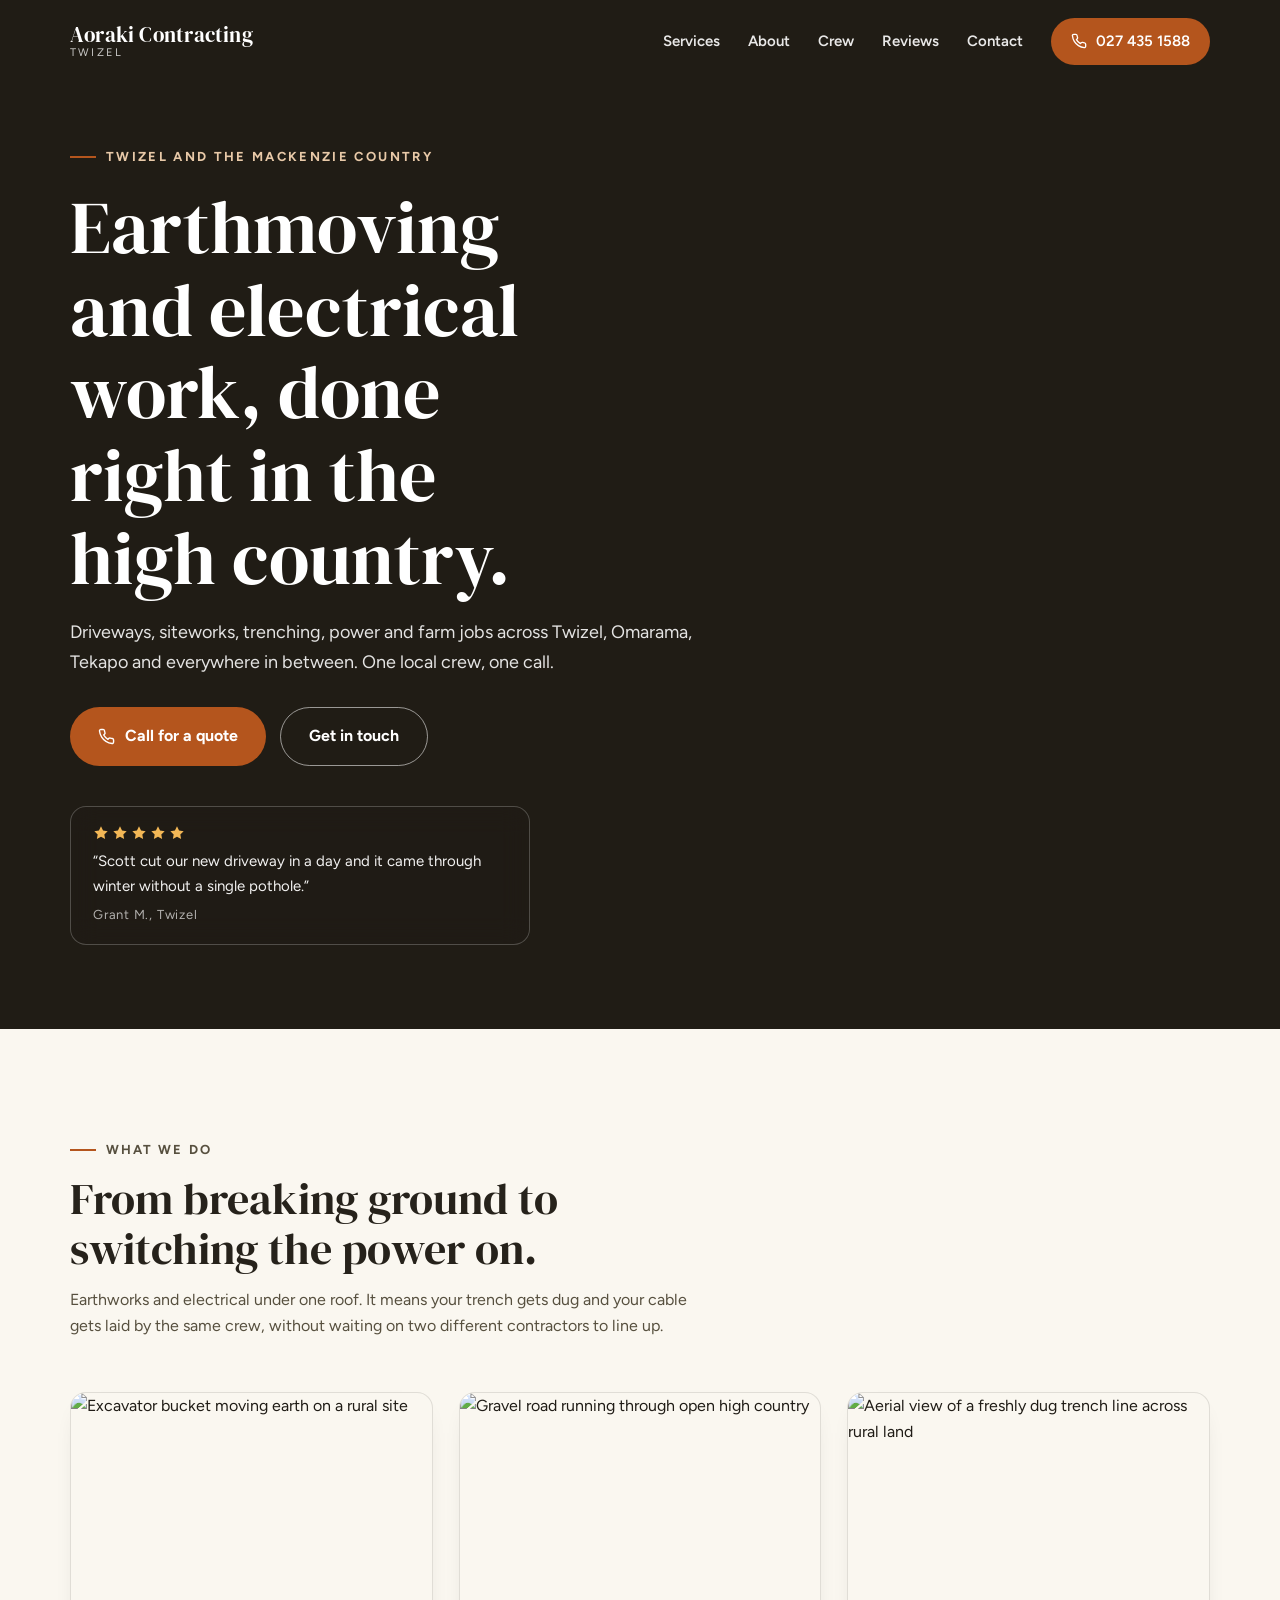
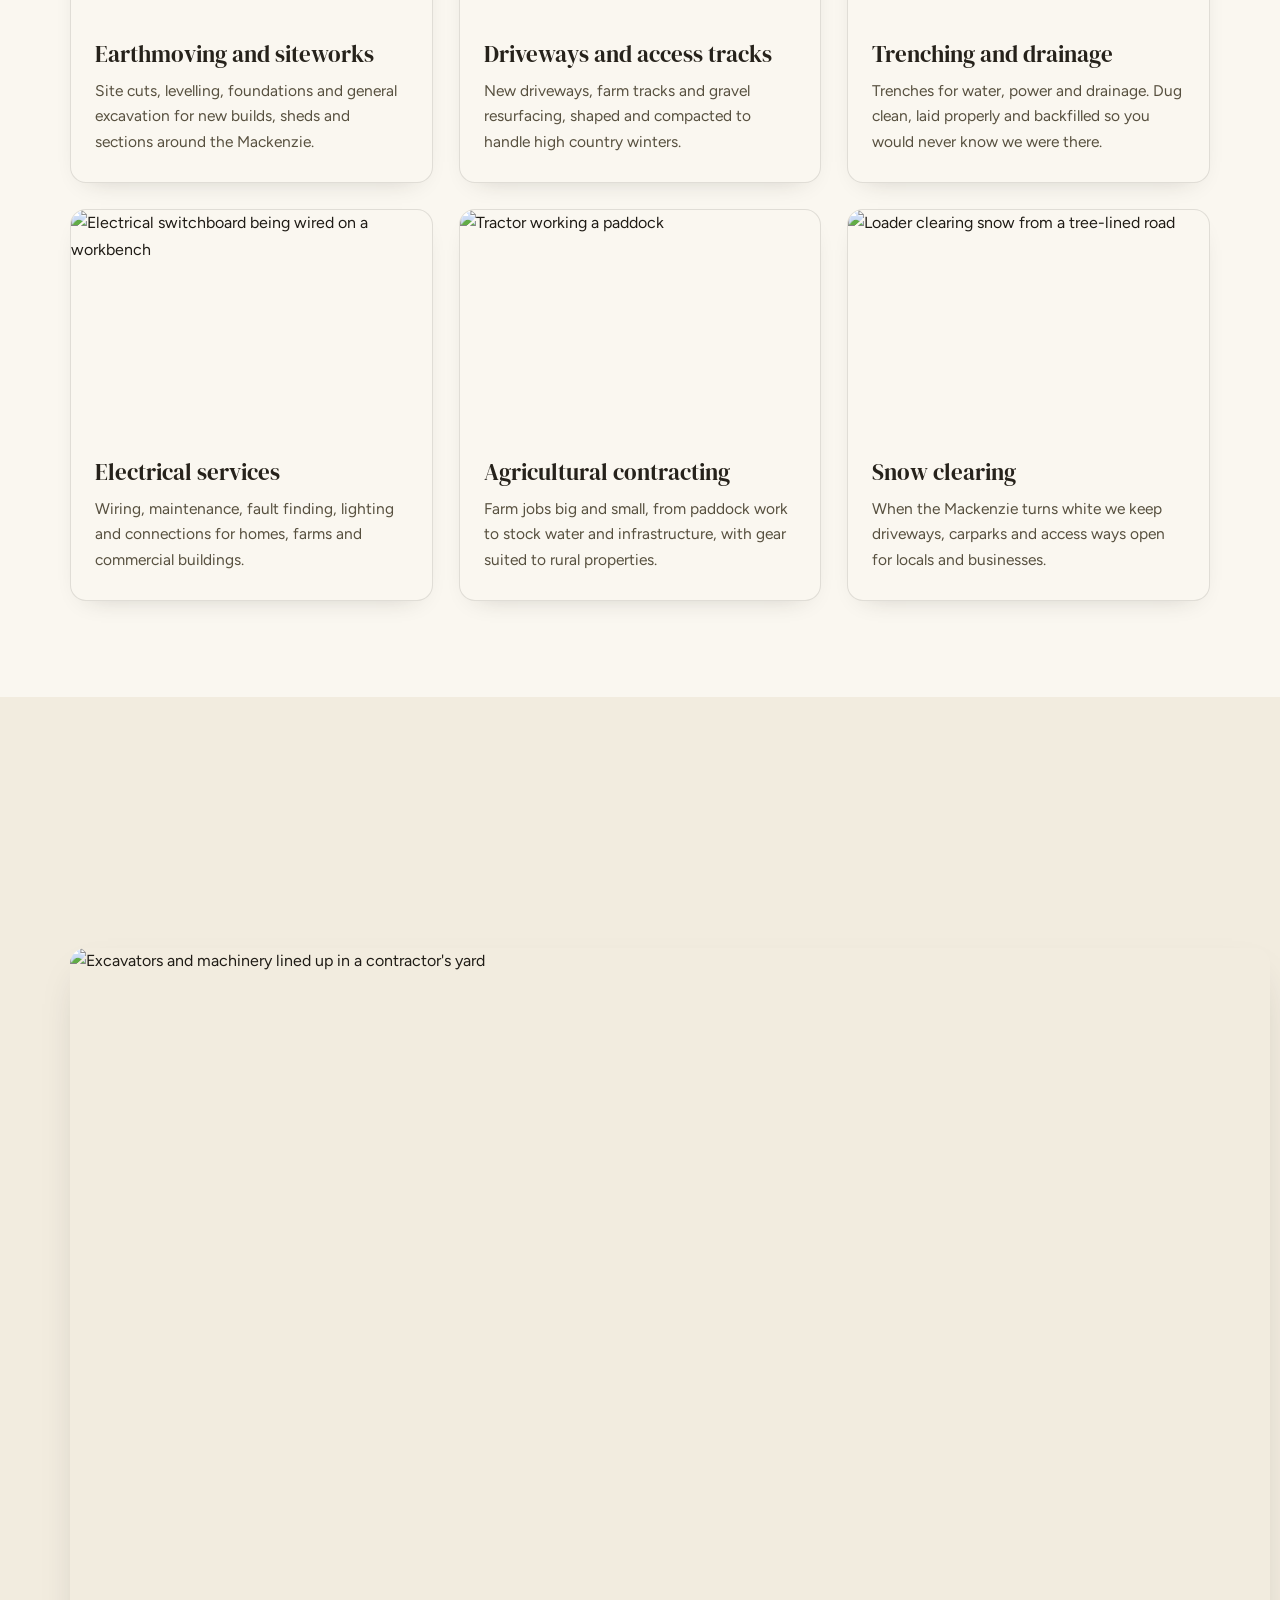
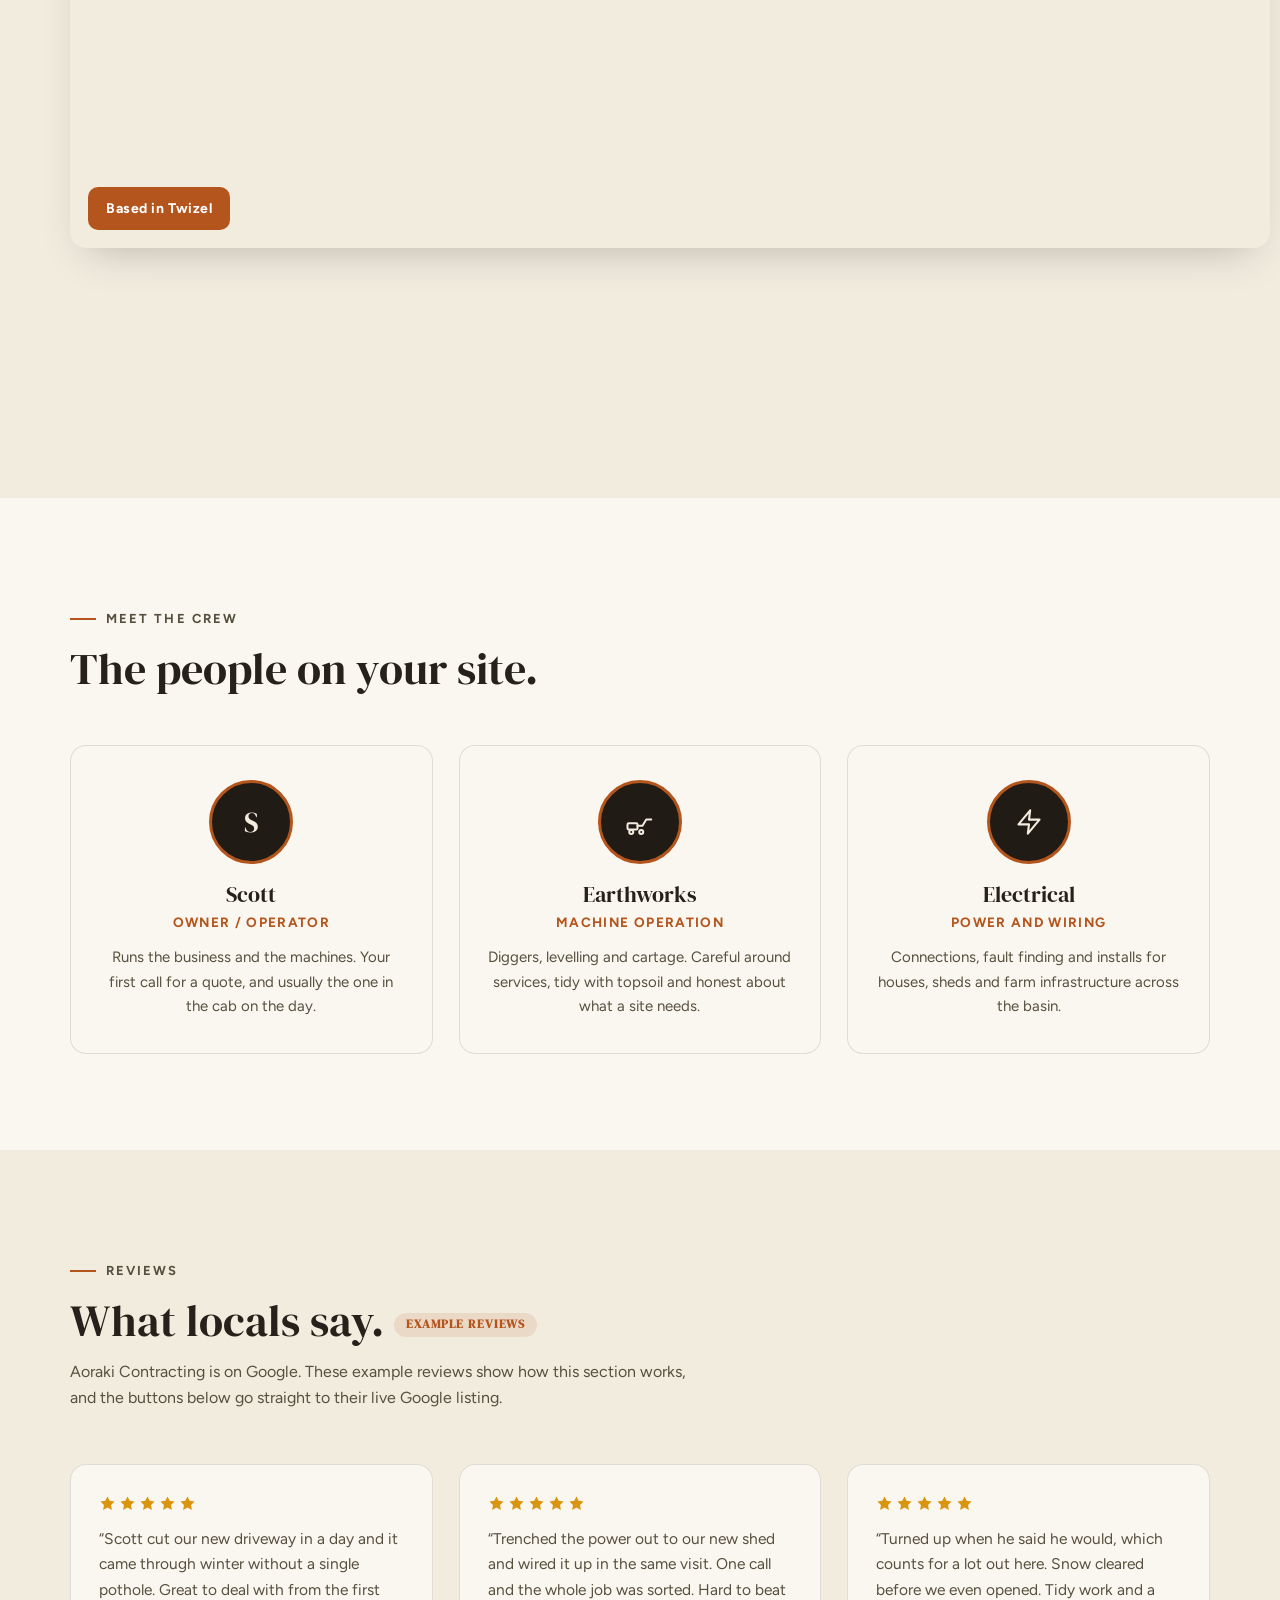
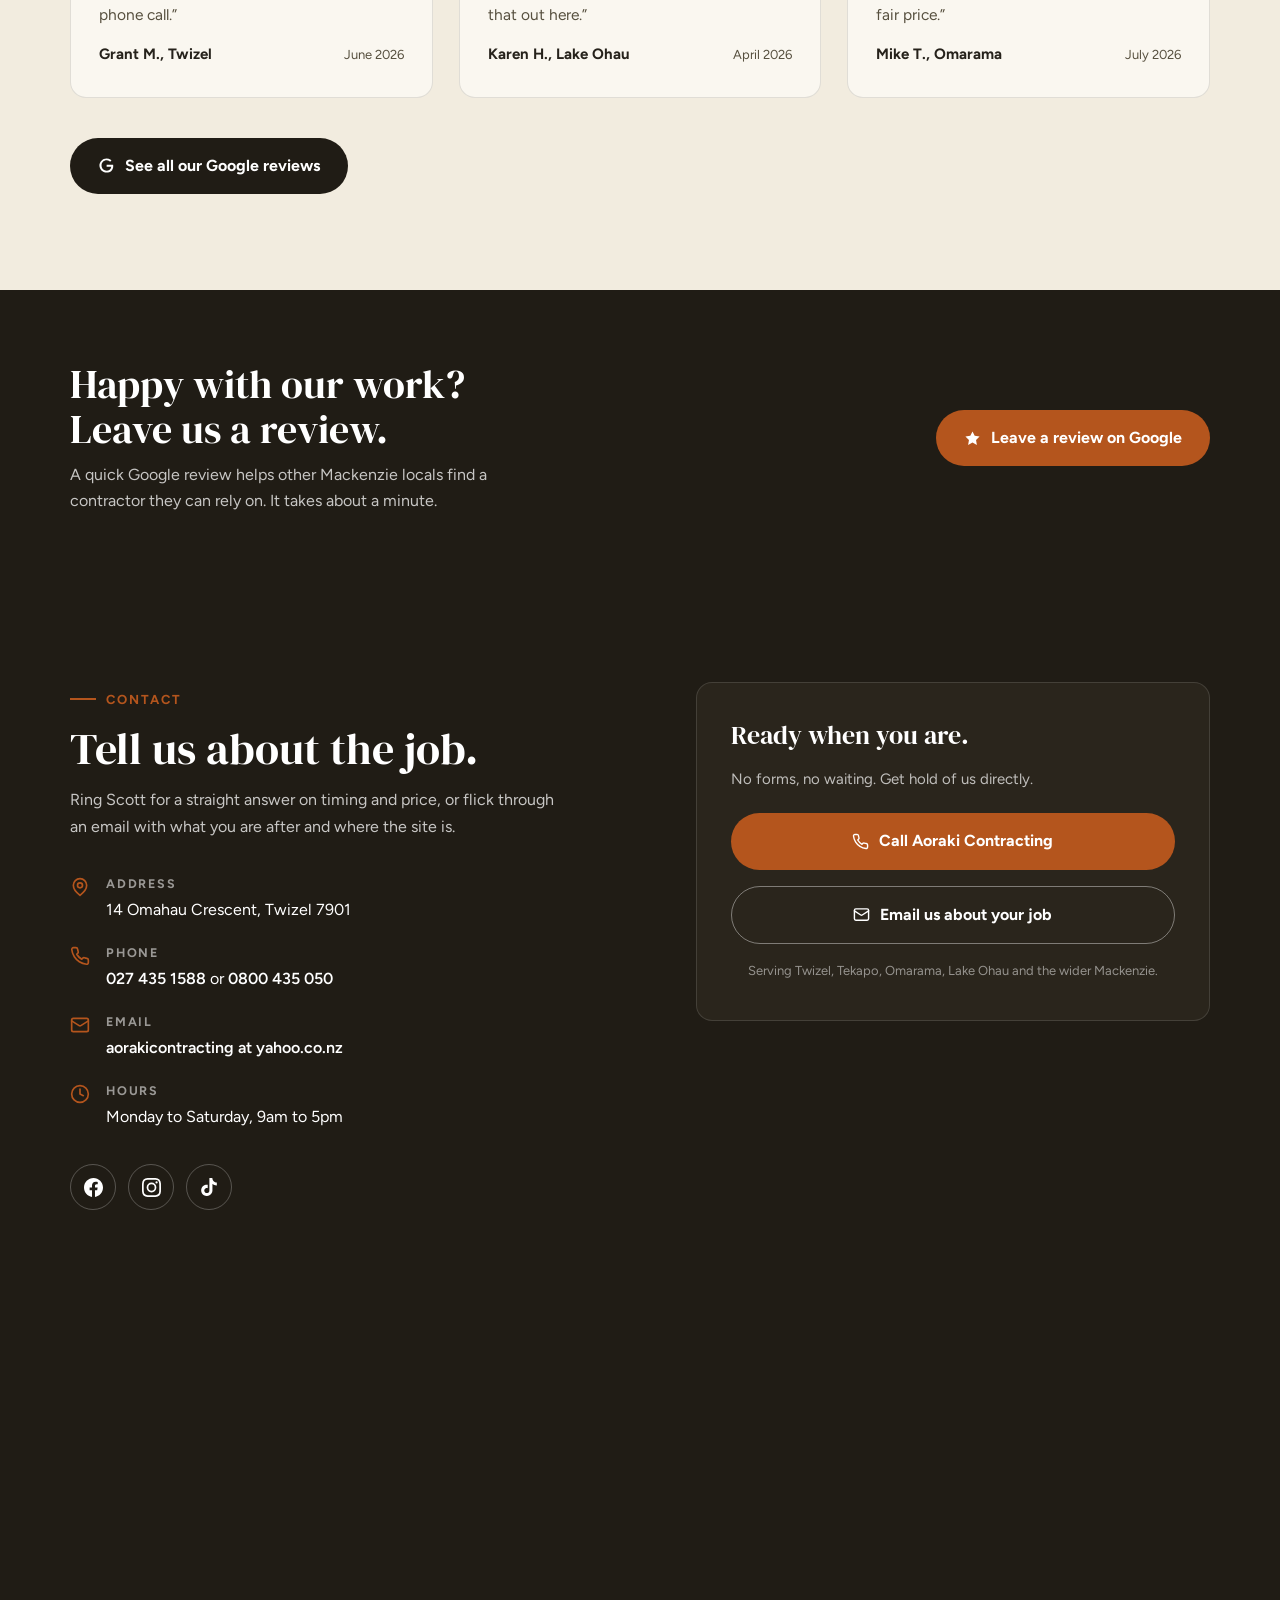
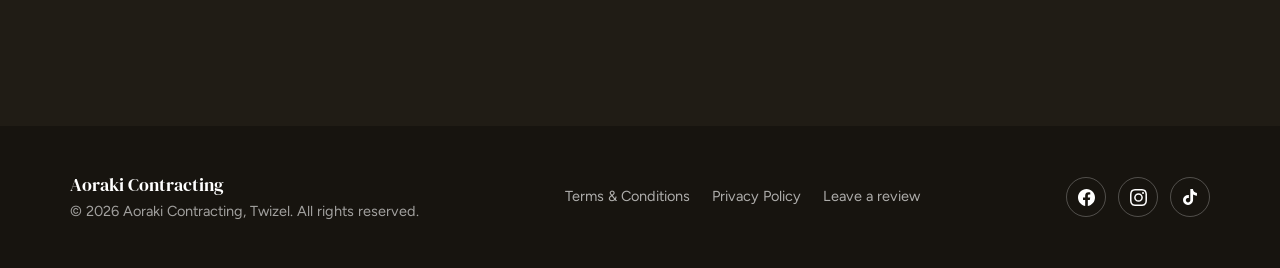
==== index.html @ 5e1a5f7d "Initial build: Aoraki Contracting" ====
<!DOCTYPE html>
<html lang="en-NZ">
<head>
  <meta charset="UTF-8">
  <meta name="viewport" content="width=device-width, initial-scale=1">
  <title>Aoraki Contracting | Earthmoving &amp; Electrical, Twizel</title>
  <meta name="description" content="Earthmoving, driveways, trenching, electrical and agricultural contracting across Twizel and the Mackenzie Country. Locally owned and operated. Call 027 435 1588.">
  <meta property="og:title" content="Aoraki Contracting | Earthmoving &amp; Electrical, Twizel">
  <meta property="og:description" content="Earthworks, driveways, trenching and electrical work across Twizel and the Mackenzie Country.">
  <meta property="og:image" content="https://images.unsplash.com/photo-1580901368919-7738efb0f87e?q=80&w=1200&auto=format&fit=crop">
  <meta property="og:type" content="website">
  <link rel="icon" href="favicon.svg" type="image/svg+xml">
  <link rel="preconnect" href="https://fonts.googleapis.com">
  <link rel="preconnect" href="https://fonts.gstatic.com" crossorigin>
  <link href="https://fonts.googleapis.com/css2?family=DM+Serif+Display&family=Figtree:wght@400;600;700&display=swap" rel="stylesheet">
  <link rel="stylesheet" href="styles.css">
</head>
<body>

  <div class="intro" id="intro" aria-hidden="true">
    <div class="intro-mark">
      <div class="display">Aoraki Contracting</div>
      <span>Twizel, Mackenzie Country</span>
    </div>
  </div>

  <header class="nav" id="nav">
    <div class="wrap nav-inner">
      <a class="brand" href="#top">
        <strong>Aoraki Contracting</strong>
        <span>Twizel</span>
      </a>
      <nav aria-label="Main">
        <ul class="nav-links">
          <li><a href="#services">Services</a></li>
          <li><a href="#about">About</a></li>
          <li><a href="#crew">Crew</a></li>
          <li><a href="#reviews">Reviews</a></li>
          <li><a href="#contact">Contact</a></li>
          <li>
            <a class="nav-call" href="tel:+64274351588">
              <svg width="16" height="16" viewBox="0 0 24 24" fill="none" stroke="currentColor" stroke-width="2" stroke-linecap="round" stroke-linejoin="round" aria-hidden="true"><path d="M22 16.92v3a2 2 0 0 1-2.18 2 19.79 19.79 0 0 1-8.63-3.07 19.5 19.5 0 0 1-6-6 19.79 19.79 0 0 1-3.07-8.67A2 2 0 0 1 4.11 2h3a2 2 0 0 1 2 1.72c.127.96.361 1.903.7 2.81a2 2 0 0 1-.45 2.11L8.09 9.91a16 16 0 0 0 6 6l1.27-1.27a2 2 0 0 1 2.11-.45c.907.339 1.85.573 2.81.7A2 2 0 0 1 22 16.92z"/></svg>
              027 435 1588
            </a>
          </li>
        </ul>
      </nav>
      <button class="nav-toggle" id="navToggle" aria-label="Open menu" aria-expanded="false">
        <svg width="26" height="26" viewBox="0 0 24 24" fill="none" stroke="currentColor" stroke-width="2" stroke-linecap="round" aria-hidden="true"><line x1="3" y1="6" x2="21" y2="6"/><line x1="3" y1="12" x2="21" y2="12"/><line x1="3" y1="18" x2="21" y2="18"/></svg>
      </button>
    </div>
  </header>

  <main id="top">

    <!-- HERO -->
    <section class="hero">
      <div class="hero-slides" aria-hidden="true">
        <div class="hero-slide active" style="background-image:url('https://images.unsplash.com/photo-1580901368919-7738efb0f87e?q=80&w=1900&auto=format&fit=crop')"></div>
        <div class="hero-slide" style="background-image:url('https://images.unsplash.com/photo-1583024011792-b165975b52f5?q=80&w=1900&auto=format&fit=crop')" data-lazy></div>
        <div class="hero-slide" style="background-image:url('https://images.unsplash.com/photo-1465056836041-7f43ac27dcb5?q=80&w=1900&auto=format&fit=crop')" data-lazy></div>
      </div>
      <div class="hero-content">
        <div class="wrap">
          <p class="hero-eyebrow hero-anim d1">Twizel and the Mackenzie Country</p>
          <h1 class="hero-anim d2">Earthmoving and electrical work, done right in the high country.</h1>
          <p class="hero-sub hero-anim d3">Driveways, siteworks, trenching, power and farm jobs across Twizel, Omarama, Tekapo and everywhere in between. One local crew, one call.</p>
          <div class="hero-ctas hero-anim d4">
            <a class="btn btn-solid" href="tel:+64274351588">
              <svg width="17" height="17" viewBox="0 0 24 24" fill="none" stroke="currentColor" stroke-width="2" stroke-linecap="round" stroke-linejoin="round" aria-hidden="true"><path d="M22 16.92v3a2 2 0 0 1-2.18 2 19.79 19.79 0 0 1-8.63-3.07 19.5 19.5 0 0 1-6-6 19.79 19.79 0 0 1-3.07-8.67A2 2 0 0 1 4.11 2h3a2 2 0 0 1 2 1.72c.127.96.361 1.903.7 2.81a2 2 0 0 1-.45 2.11L8.09 9.91a16 16 0 0 0 6 6l1.27-1.27a2 2 0 0 1 2.11-.45c.907.339 1.85.573 2.81.7A2 2 0 0 1 22 16.92z"/></svg>
              Call for a quote
            </a>
            <a class="btn btn-ghost" href="#contact">Get in touch</a>
          </div>
          <div class="hero-review hero-anim d5" id="heroReview">
            <div class="stars" aria-label="Five star review">
              <svg width="16" height="16" viewBox="0 0 24 24" fill="currentColor" aria-hidden="true"><path d="M12 2l3.09 6.26L22 9.27l-5 4.87 1.18 6.88L12 17.77l-6.18 3.25L7 14.14 2 9.27l6.91-1.01z"/></svg>
              <svg width="16" height="16" viewBox="0 0 24 24" fill="currentColor" aria-hidden="true"><path d="M12 2l3.09 6.26L22 9.27l-5 4.87 1.18 6.88L12 17.77l-6.18 3.25L7 14.14 2 9.27l6.91-1.01z"/></svg>
              <svg width="16" height="16" viewBox="0 0 24 24" fill="currentColor" aria-hidden="true"><path d="M12 2l3.09 6.26L22 9.27l-5 4.87 1.18 6.88L12 17.77l-6.18 3.25L7 14.14 2 9.27l6.91-1.01z"/></svg>
              <svg width="16" height="16" viewBox="0 0 24 24" fill="currentColor" aria-hidden="true"><path d="M12 2l3.09 6.26L22 9.27l-5 4.87 1.18 6.88L12 17.77l-6.18 3.25L7 14.14 2 9.27l6.91-1.01z"/></svg>
              <svg width="16" height="16" viewBox="0 0 24 24" fill="currentColor" aria-hidden="true"><path d="M12 2l3.09 6.26L22 9.27l-5 4.87 1.18 6.88L12 17.77l-6.18 3.25L7 14.14 2 9.27l6.91-1.01z"/></svg>
            </div>
            <blockquote id="heroQuote">“Scott cut our new driveway in a day and it came through winter without a single pothole.”</blockquote>
            <cite id="heroCite">Grant M., Twizel</cite>
          </div>
        </div>
      </div>
    </section>

    <!-- SERVICES -->
    <section class="section" id="services">
      <div class="wrap">
        <div class="section-head reveal">
          <p class="eyebrow">What we do</p>
          <h2>From breaking ground to switching the power on.</h2>
          <p>Earthworks and electrical under one roof. It means your trench gets dug and your cable gets laid by the same crew, without waiting on two different contractors to line up.</p>
        </div>
        <div class="services-grid">
          <article class="service-card reveal dl1">
            <div class="ph"><img class="treated" src="https://images.unsplash.com/photo-1649807406682-40423cb7a2cb?q=80&w=1000&auto=format&fit=crop" alt="Excavator bucket moving earth on a rural site" loading="lazy" width="1000" height="625"></div>
            <div class="body">
              <h3>Earthmoving and siteworks</h3>
              <p>Site cuts, levelling, foundations and general excavation for new builds, sheds and sections around the Mackenzie.</p>
            </div>
          </article>
          <article class="service-card reveal dl2">
            <div class="ph"><img class="treated" src="https://images.unsplash.com/photo-1585306874629-10deb02c552c?q=80&w=1000&auto=format&fit=crop" alt="Gravel road running through open high country" loading="lazy" width="1000" height="625"></div>
            <div class="body">
              <h3>Driveways and access tracks</h3>
              <p>New driveways, farm tracks and gravel resurfacing, shaped and compacted to handle high country winters.</p>
            </div>
          </article>
          <article class="service-card reveal dl3">
            <div class="ph"><img class="treated" src="https://images.unsplash.com/photo-1649829277847-b1c7e1d49ff7?q=80&w=1000&auto=format&fit=crop" alt="Aerial view of a freshly dug trench line across rural land" loading="lazy" width="1000" height="625"></div>
            <div class="body">
              <h3>Trenching and drainage</h3>
              <p>Trenches for water, power and drainage. Dug clean, laid properly and backfilled so you would never know we were there.</p>
            </div>
          </article>
          <article class="service-card reveal dl1">
            <div class="ph"><img class="treated" src="https://images.unsplash.com/photo-1607631697491-61972eecf928?q=80&w=1000&auto=format&fit=crop" alt="Electrical switchboard being wired on a workbench" loading="lazy" width="1000" height="625"></div>
            <div class="body">
              <h3>Electrical services</h3>
              <p>Wiring, maintenance, fault finding, lighting and connections for homes, farms and commercial buildings.</p>
            </div>
          </article>
          <article class="service-card reveal dl2">
            <div class="ph"><img class="treated" src="https://images.unsplash.com/photo-1530267981375-f0de937f5f13?q=80&w=1000&auto=format&fit=crop" alt="Tractor working a paddock" loading="lazy" width="1000" height="625"></div>
            <div class="body">
              <h3>Agricultural contracting</h3>
              <p>Farm jobs big and small, from paddock work to stock water and infrastructure, with gear suited to rural properties.</p>
            </div>
          </article>
          <article class="service-card reveal dl3">
            <div class="ph"><img class="treated" src="https://images.unsplash.com/photo-1485464789417-75237b9fe230?q=80&w=1000&auto=format&fit=crop" alt="Loader clearing snow from a tree-lined road" loading="lazy" width="1000" height="625"></div>
            <div class="body">
              <h3>Snow clearing</h3>
              <p>When the Mackenzie turns white we keep driveways, carparks and access ways open for locals and businesses.</p>
            </div>
          </article>
        </div>
      </div>
    </section>

    <!-- ABOUT -->
    <section class="section bone" id="about">
      <div class="wrap about-grid">
        <div class="about-photo reveal">
          <img class="treated" src="https://images.unsplash.com/photo-1610477865545-37711c53144d?q=80&w=1200&auto=format&fit=crop" alt="Excavators and machinery lined up in a contractor's yard" loading="lazy" width="1200" height="900">
          <div class="about-tag">Based in Twizel</div>
        </div>
        <div class="about-copy reveal dl2">
          <p class="eyebrow">About us</p>
          <h2>A local crew that knows the Mackenzie.</h2>
          <p>Aoraki Contracting is a Twizel based earthmoving and electrical contractor working across the Mackenzie Basin, from Tekapo to Omarama. Out here the ground is stony, the winters bite and tradespeople are a long drive away, so getting the job done properly on the first visit matters.</p>
          <p>Because we handle both the digging and the wiring, jobs like shed power, water connections and new sections get done as one piece of work instead of a juggling act between contractors.</p>
          <ul class="checklist">
            <li>
              <svg width="20" height="20" viewBox="0 0 24 24" fill="none" stroke="currentColor" stroke-width="2.4" stroke-linecap="round" stroke-linejoin="round" aria-hidden="true"><path d="M20 6 9 17l-5-5"/></svg>
              <div>Locally owned and operated<small>Based at Omahau Crescent in Twizel, working where we live.</small></div>
            </li>
            <li>
              <svg width="20" height="20" viewBox="0 0 24 24" fill="none" stroke="currentColor" stroke-width="2.4" stroke-linecap="round" stroke-linejoin="round" aria-hidden="true"><path d="M20 6 9 17l-5-5"/></svg>
              <div>Earthworks and electrical in one call<small>Trench, lay and connect with a single crew on site.</small></div>
            </li>
            <li>
              <svg width="20" height="20" viewBox="0 0 24 24" fill="none" stroke="currentColor" stroke-width="2.4" stroke-linecap="round" stroke-linejoin="round" aria-hidden="true"><path d="M20 6 9 17l-5-5"/></svg>
              <div>Clear quotes, no surprises<small>You know what the job costs before the machine starts.</small></div>
            </li>
          </ul>
        </div>
      </div>
    </section>

    <!-- CREW -->
    <section class="section" id="crew">
      <div class="wrap">
        <div class="section-head reveal">
          <p class="eyebrow">Meet the crew</p>
          <h2>The people on your site.</h2>
        </div>
        <div class="crew-grid">
          <article class="crew-card reveal dl1">
            <div class="avatar" aria-hidden="true">S</div>
            <h3>Scott</h3>
            <p class="role">Owner / Operator</p>
            <p>Runs the business and the machines. Your first call for a quote, and usually the one in the cab on the day.</p>
          </article>
          <article class="crew-card reveal dl2">
            <div class="avatar" aria-hidden="true">
              <svg width="30" height="30" viewBox="0 0 24 24" fill="none" stroke="currentColor" stroke-width="1.6" stroke-linecap="round" stroke-linejoin="round" aria-hidden="true"><rect x="2" y="13" width="8" height="5" rx="1"/><path d="M10 15h4l3-5h4"/><circle cx="5" cy="20" r="1.6"/><circle cx="13" cy="20" r="1.6"/></svg>
            </div>
            <h3>Earthworks</h3>
            <p class="role">Machine operation</p>
            <p>Diggers, levelling and cartage. Careful around services, tidy with topsoil and honest about what a site needs.</p>
          </article>
          <article class="crew-card reveal dl3">
            <div class="avatar" aria-hidden="true">
              <svg width="28" height="28" viewBox="0 0 24 24" fill="none" stroke="currentColor" stroke-width="1.8" stroke-linecap="round" stroke-linejoin="round" aria-hidden="true"><polygon points="13 2 3 14 12 14 11 22 21 10 12 10 13 2"/></svg>
            </div>
            <h3>Electrical</h3>
            <p class="role">Power and wiring</p>
            <p>Connections, fault finding and installs for houses, sheds and farm infrastructure across the basin.</p>
          </article>
        </div>
      </div>
    </section>

    <!-- REVIEWS -->
    <section class="section bone" id="reviews">
      <div class="wrap">
        <div class="section-head reveal">
          <p class="eyebrow">Reviews</p>
          <h2>What locals say.<span class="badge">Example reviews</span></h2>
          <p>Aoraki Contracting is on Google. These example reviews show how this section works, and the buttons below go straight to their live Google listing.</p>
        </div>
        <div class="reviews-grid">
          <article class="review-card reveal dl1">
            <div class="stars" aria-label="5 out of 5 stars">
              <svg width="17" height="17" viewBox="0 0 24 24" fill="currentColor" aria-hidden="true"><path d="M12 2l3.09 6.26L22 9.27l-5 4.87 1.18 6.88L12 17.77l-6.18 3.25L7 14.14 2 9.27l6.91-1.01z"/></svg>
              <svg width="17" height="17" viewBox="0 0 24 24" fill="currentColor" aria-hidden="true"><path d="M12 2l3.09 6.26L22 9.27l-5 4.87 1.18 6.88L12 17.77l-6.18 3.25L7 14.14 2 9.27l6.91-1.01z"/></svg>
              <svg width="17" height="17" viewBox="0 0 24 24" fill="currentColor" aria-hidden="true"><path d="M12 2l3.09 6.26L22 9.27l-5 4.87 1.18 6.88L12 17.77l-6.18 3.25L7 14.14 2 9.27l6.91-1.01z"/></svg>
              <svg width="17" height="17" viewBox="0 0 24 24" fill="currentColor" aria-hidden="true"><path d="M12 2l3.09 6.26L22 9.27l-5 4.87 1.18 6.88L12 17.77l-6.18 3.25L7 14.14 2 9.27l6.91-1.01z"/></svg>
              <svg width="17" height="17" viewBox="0 0 24 24" fill="currentColor" aria-hidden="true"><path d="M12 2l3.09 6.26L22 9.27l-5 4.87 1.18 6.88L12 17.77l-6.18 3.25L7 14.14 2 9.27l6.91-1.01z"/></svg>
            </div>
            <p>“Scott cut our new driveway in a day and it came through winter without a single pothole. Great to deal with from the first phone call.”</p>
            <footer><strong>Grant M., Twizel</strong><time>June 2026</time></footer>
          </article>
          <article class="review-card reveal dl2">
            <div class="stars" aria-label="5 out of 5 stars">
              <svg width="17" height="17" viewBox="0 0 24 24" fill="currentColor" aria-hidden="true"><path d="M12 2l3.09 6.26L22 9.27l-5 4.87 1.18 6.88L12 17.77l-6.18 3.25L7 14.14 2 9.27l6.91-1.01z"/></svg>
              <svg width="17" height="17" viewBox="0 0 24 24" fill="currentColor" aria-hidden="true"><path d="M12 2l3.09 6.26L22 9.27l-5 4.87 1.18 6.88L12 17.77l-6.18 3.25L7 14.14 2 9.27l6.91-1.01z"/></svg>
              <svg width="17" height="17" viewBox="0 0 24 24" fill="currentColor" aria-hidden="true"><path d="M12 2l3.09 6.26L22 9.27l-5 4.87 1.18 6.88L12 17.77l-6.18 3.25L7 14.14 2 9.27l6.91-1.01z"/></svg>
              <svg width="17" height="17" viewBox="0 0 24 24" fill="currentColor" aria-hidden="true"><path d="M12 2l3.09 6.26L22 9.27l-5 4.87 1.18 6.88L12 17.77l-6.18 3.25L7 14.14 2 9.27l6.91-1.01z"/></svg>
              <svg width="17" height="17" viewBox="0 0 24 24" fill="currentColor" aria-hidden="true"><path d="M12 2l3.09 6.26L22 9.27l-5 4.87 1.18 6.88L12 17.77l-6.18 3.25L7 14.14 2 9.27l6.91-1.01z"/></svg>
            </div>
            <p>“Trenched the power out to our new shed and wired it up in the same visit. One call and the whole job was sorted. Hard to beat that out here.”</p>
            <footer><strong>Karen H., Lake Ohau</strong><time>April 2026</time></footer>
          </article>
          <article class="review-card reveal dl3">
            <div class="stars" aria-label="5 out of 5 stars">
              <svg width="17" height="17" viewBox="0 0 24 24" fill="currentColor" aria-hidden="true"><path d="M12 2l3.09 6.26L22 9.27l-5 4.87 1.18 6.88L12 17.77l-6.18 3.25L7 14.14 2 9.27l6.91-1.01z"/></svg>
              <svg width="17" height="17" viewBox="0 0 24 24" fill="currentColor" aria-hidden="true"><path d="M12 2l3.09 6.26L22 9.27l-5 4.87 1.18 6.88L12 17.77l-6.18 3.25L7 14.14 2 9.27l6.91-1.01z"/></svg>
              <svg width="17" height="17" viewBox="0 0 24 24" fill="currentColor" aria-hidden="true"><path d="M12 2l3.09 6.26L22 9.27l-5 4.87 1.18 6.88L12 17.77l-6.18 3.25L7 14.14 2 9.27l6.91-1.01z"/></svg>
              <svg width="17" height="17" viewBox="0 0 24 24" fill="currentColor" aria-hidden="true"><path d="M12 2l3.09 6.26L22 9.27l-5 4.87 1.18 6.88L12 17.77l-6.18 3.25L7 14.14 2 9.27l6.91-1.01z"/></svg>
              <svg width="17" height="17" viewBox="0 0 24 24" fill="currentColor" aria-hidden="true"><path d="M12 2l3.09 6.26L22 9.27l-5 4.87 1.18 6.88L12 17.77l-6.18 3.25L7 14.14 2 9.27l6.91-1.01z"/></svg>
            </div>
            <p>“Turned up when he said he would, which counts for a lot out here. Snow cleared before we even opened. Tidy work and a fair price.”</p>
            <footer><strong>Mike T., Omarama</strong><time>July 2026</time></footer>
          </article>
        </div>
        <div class="reviews-cta reveal">
          <a class="btn btn-dark" href="https://www.google.com/maps/search/?api=1&query=Aoraki%20Contracting%20Twizel" target="_blank" rel="noopener">
            <svg width="17" height="17" viewBox="0 0 24 24" fill="currentColor" aria-hidden="true"><path d="M21.35 11.1h-9.17v2.73h6.51c-.33 3.81-3.5 5.44-6.5 5.44C8.36 19.27 5 16.25 5 12c0-4.1 3.2-7.27 7.2-7.27 3.09 0 4.9 1.97 4.9 1.97L19 4.72S16.56 2 12.1 2C6.42 2 2.03 6.8 2.03 12c0 5.05 4.13 10 10.22 10 5.35 0 9.25-3.67 9.25-9.09 0-1.15-.15-1.81-.15-1.81z"/></svg>
            See all our Google reviews
          </a>
        </div>
      </div>
    </section>

    <!-- REVIEW FUNNEL BANNER -->
    <section class="review-banner">
      <div class="bg" style="background-image:url('https://images.unsplash.com/photo-1519681393784-d120267933ba?q=80&w=1900&auto=format&fit=crop')" aria-hidden="true"></div>
      <div class="wrap">
        <div class="reveal">
          <h2>Happy with our work? Leave us a review.</h2>
          <p>A quick Google review helps other Mackenzie locals find a contractor they can rely on. It takes about a minute.</p>
        </div>
        <a class="btn btn-solid reveal dl2" href="https://www.google.com/maps/search/?api=1&query=Aoraki%20Contracting%20Twizel" target="_blank" rel="noopener">
          <svg width="17" height="17" viewBox="0 0 24 24" fill="currentColor" aria-hidden="true"><path d="M12 2l3.09 6.26L22 9.27l-5 4.87 1.18 6.88L12 17.77l-6.18 3.25L7 14.14 2 9.27l6.91-1.01z"/></svg>
          Leave a review on Google
        </a>
      </div>
    </section>

    <!-- CONTACT -->
    <section class="section contact" id="contact">
      <div class="wrap contact-grid">
        <div class="reveal">
          <p class="eyebrow">Contact</p>
          <h2>Tell us about the job.</h2>
          <p class="lede">Ring Scott for a straight answer on timing and price, or flick through an email with what you are after and where the site is.</p>
          <div class="info-rows">
            <div class="info-row">
              <svg width="20" height="20" viewBox="0 0 24 24" fill="none" stroke="currentColor" stroke-width="2" stroke-linecap="round" stroke-linejoin="round" aria-hidden="true"><path d="M20 10c0 6-8 12-8 12S4 16 4 10a8 8 0 0 1 16 0z"/><circle cx="12" cy="10" r="3"/></svg>
              <div><div class="label">Address</div><div class="val">14 Omahau Crescent, Twizel 7901</div></div>
            </div>
            <div class="info-row">
              <svg width="20" height="20" viewBox="0 0 24 24" fill="none" stroke="currentColor" stroke-width="2" stroke-linecap="round" stroke-linejoin="round" aria-hidden="true"><path d="M22 16.92v3a2 2 0 0 1-2.18 2 19.79 19.79 0 0 1-8.63-3.07 19.5 19.5 0 0 1-6-6 19.79 19.79 0 0 1-3.07-8.67A2 2 0 0 1 4.11 2h3a2 2 0 0 1 2 1.72c.127.96.361 1.903.7 2.81a2 2 0 0 1-.45 2.11L8.09 9.91a16 16 0 0 0 6 6l1.27-1.27a2 2 0 0 1 2.11-.45c.907.339 1.85.573 2.81.7A2 2 0 0 1 22 16.92z"/></svg>
              <div><div class="label">Phone</div><div class="val"><a href="tel:+64274351588">027 435 1588</a> or <a href="tel:0800435050">0800 435 050</a></div></div>
            </div>
            <div class="info-row">
              <svg width="20" height="20" viewBox="0 0 24 24" fill="none" stroke="currentColor" stroke-width="2" stroke-linecap="round" stroke-linejoin="round" aria-hidden="true"><rect x="2" y="4" width="20" height="16" rx="2"/><path d="m22 7-8.97 5.7a1.94 1.94 0 0 1-2.06 0L2 7"/></svg>
              <div><div class="label">Email</div><div class="val"><a href="#contact" data-gmail data-user="aorakicontracting" data-domain="yahoo.co.nz" data-su="Quote%20request%20from%20the%20website">aorakicontracting at yahoo.co.nz</a></div></div>
            </div>
            <div class="info-row">
              <svg width="20" height="20" viewBox="0 0 24 24" fill="none" stroke="currentColor" stroke-width="2" stroke-linecap="round" stroke-linejoin="round" aria-hidden="true"><circle cx="12" cy="12" r="10"/><polyline points="12 6 12 12 16 14"/></svg>
              <div><div class="label">Hours</div><div class="val">Monday to Saturday, 9am to 5pm</div></div>
            </div>
          </div>
          <div class="socials">
            <a href="https://www.facebook.com/aorakicontracting/" target="_blank" rel="noopener" aria-label="Aoraki Contracting on Facebook">
              <svg width="19" height="19" viewBox="0 0 24 24" fill="currentColor" aria-hidden="true"><path d="M24 12.07C24 5.41 18.63 0 12 0S0 5.4 0 12.07C0 18.1 4.39 23.1 10.13 24v-8.44H7.08v-3.49h3.04V9.41c0-3.02 1.8-4.7 4.54-4.7 1.31 0 2.68.24 2.68.24v2.97h-1.5c-1.5 0-1.96.93-1.96 1.89v2.26h3.32l-.53 3.5h-2.8V24C19.62 23.1 24 18.1 24 12.07z"/></svg>
            </a>
            <a href="https://www.instagram.com/explore/search/keyword/?q=aoraki%20contracting" target="_blank" rel="noopener" aria-label="Search Aoraki Contracting on Instagram">
              <svg width="19" height="19" viewBox="0 0 24 24" fill="currentColor" aria-hidden="true"><path d="M12 2.16c3.2 0 3.58.01 4.85.07 3.25.15 4.77 1.69 4.92 4.92.06 1.27.07 1.65.07 4.85 0 3.2-.01 3.58-.07 4.85-.15 3.23-1.66 4.77-4.92 4.92-1.27.06-1.64.07-4.85.07-3.2 0-3.58-.01-4.85-.07-3.26-.15-4.77-1.7-4.92-4.92-.06-1.27-.07-1.64-.07-4.85 0-3.2.01-3.58.07-4.85C2.38 3.92 3.9 2.38 7.15 2.23 8.42 2.18 8.8 2.16 12 2.16zM12 0C8.74 0 8.33.01 7.05.07 2.7.27.27 2.69.07 7.05.01 8.33 0 8.74 0 12s.01 3.67.07 4.95c.2 4.36 2.62 6.78 6.98 6.98 1.28.06 1.69.07 4.95.07s3.67-.01 4.95-.07c4.35-.2 6.78-2.62 6.98-6.98.06-1.28.07-1.69.07-4.95s-.01-3.67-.07-4.95C23.73 2.7 21.31.27 16.95.07 15.67.01 15.26 0 12 0zm0 5.84A6.16 6.16 0 1 0 18.16 12 6.16 6.16 0 0 0 12 5.84zm0 10.15A3.99 3.99 0 1 1 16 12a3.99 3.99 0 0 1-4 3.99zm6.4-11.85a1.44 1.44 0 1 0 1.44 1.44 1.44 1.44 0 0 0-1.44-1.44z"/></svg>
            </a>
            <a href="https://www.tiktok.com/search?q=aoraki%20contracting" target="_blank" rel="noopener" aria-label="Search Aoraki Contracting on TikTok">
              <svg width="18" height="18" viewBox="0 0 24 24" fill="currentColor" aria-hidden="true"><path d="M12.53.02C13.84 0 15.14.01 16.44 0c.08 1.53.63 3.09 1.75 4.17 1.12 1.11 2.7 1.62 4.24 1.79v4.03c-1.44-.05-2.89-.35-4.2-.97-.57-.26-1.1-.59-1.62-.93-.01 2.92.01 5.84-.02 8.75-.08 1.4-.54 2.79-1.35 3.94-1.31 1.92-3.58 3.17-5.91 3.21-1.43.08-2.86-.31-4.08-1.03-2.02-1.19-3.44-3.37-3.65-5.71-.02-.5-.03-1-.01-1.49.18-1.9 1.12-3.72 2.58-4.96 1.66-1.44 3.98-2.13 6.15-1.72.02 1.48-.04 2.96-.04 4.44-.99-.32-2.15-.23-3.02.37-.63.41-1.11 1.04-1.36 1.75-.21.51-.15 1.07-.14 1.61.24 1.64 1.82 3.02 3.5 2.87 1.12-.01 2.19-.66 2.77-1.61.19-.33.4-.67.41-1.06.1-1.79.06-3.57.07-5.36.01-4.03-.01-8.05.02-12.07z"/></svg>
            </a>
          </div>
        </div>
        <div class="contact-actions reveal dl2">
          <h3 class="display">Ready when you are.</h3>
          <p>No forms, no waiting. Get hold of us directly.</p>
          <a class="btn btn-solid" href="tel:+64274351588">
            <svg width="17" height="17" viewBox="0 0 24 24" fill="none" stroke="currentColor" stroke-width="2" stroke-linecap="round" stroke-linejoin="round" aria-hidden="true"><path d="M22 16.92v3a2 2 0 0 1-2.18 2 19.79 19.79 0 0 1-8.63-3.07 19.5 19.5 0 0 1-6-6 19.79 19.79 0 0 1-3.07-8.67A2 2 0 0 1 4.11 2h3a2 2 0 0 1 2 1.72c.127.96.361 1.903.7 2.81a2 2 0 0 1-.45 2.11L8.09 9.91a16 16 0 0 0 6 6l1.27-1.27a2 2 0 0 1 2.11-.45c.907.339 1.85.573 2.81.7A2 2 0 0 1 22 16.92z"/></svg>
            Call Aoraki Contracting
          </a>
          <a class="btn btn-ghost" href="#contact" data-gmail data-user="aorakicontracting" data-domain="yahoo.co.nz" data-su="Quote%20request%20from%20the%20website" data-body="Hi%20Scott%2C%0A%0AI%27d%20like%20a%20quote%20for%20a%20job%20at%20%5Byour%20address%5D.%0A%0AThe%20work%20involves%3A%20">
            <svg width="17" height="17" viewBox="0 0 24 24" fill="none" stroke="currentColor" stroke-width="2" stroke-linecap="round" stroke-linejoin="round" aria-hidden="true"><rect x="2" y="4" width="20" height="16" rx="2"/><path d="m22 7-8.97 5.7a1.94 1.94 0 0 1-2.06 0L2 7"/></svg>
            Email us about your job
          </a>
          <small>Serving Twizel, Tekapo, Omarama, Lake Ohau and the wider Mackenzie.</small>
        </div>
      </div>
    </section>

    <!-- MAP -->
    <section class="map-section" aria-label="Map of Aoraki Contracting, Twizel">
      <div class="wrap">
        <div class="map-frame">
          <iframe src="https://www.google.com/maps?q=Aoraki%20Contracting%2C%2014%20Omahau%20Crescent%2C%20Twizel%207901%2C%20New%20Zealand&output=embed" loading="lazy" referrerpolicy="no-referrer-when-downgrade" title="Map showing Aoraki Contracting in Twizel" allowfullscreen></iframe>
        </div>
      </div>
    </section>

  </main>

  <footer class="footer">
    <div class="wrap footer-inner">
      <div class="brandline">
        <strong>Aoraki Contracting</strong>
        <span>&copy; <span id="year">2026</span> Aoraki Contracting, Twizel. All rights reserved.</span>
      </div>
      <nav aria-label="Footer">
        <a href="terms.html">Terms &amp; Conditions</a>
        <a href="privacy.html">Privacy Policy</a>
        <a href="https://www.google.com/maps/search/?api=1&query=Aoraki%20Contracting%20Twizel" target="_blank" rel="noopener">Leave a review</a>
      </nav>
      <div class="socials">
        <a href="https://www.facebook.com/aorakicontracting/" target="_blank" rel="noopener" aria-label="Aoraki Contracting on Facebook">
          <svg width="17" height="17" viewBox="0 0 24 24" fill="currentColor" aria-hidden="true"><path d="M24 12.07C24 5.41 18.63 0 12 0S0 5.4 0 12.07C0 18.1 4.39 23.1 10.13 24v-8.44H7.08v-3.49h3.04V9.41c0-3.02 1.8-4.7 4.54-4.7 1.31 0 2.68.24 2.68.24v2.97h-1.5c-1.5 0-1.96.93-1.96 1.89v2.26h3.32l-.53 3.5h-2.8V24C19.62 23.1 24 18.1 24 12.07z"/></svg>
        </a>
        <a href="https://www.instagram.com/explore/search/keyword/?q=aoraki%20contracting" target="_blank" rel="noopener" aria-label="Search Aoraki Contracting on Instagram">
          <svg width="17" height="17" viewBox="0 0 24 24" fill="currentColor" aria-hidden="true"><path d="M12 2.16c3.2 0 3.58.01 4.85.07 3.25.15 4.77 1.69 4.92 4.92.06 1.27.07 1.65.07 4.85 0 3.2-.01 3.58-.07 4.85-.15 3.23-1.66 4.77-4.92 4.92-1.27.06-1.64.07-4.85.07-3.2 0-3.58-.01-4.85-.07-3.26-.15-4.77-1.7-4.92-4.92-.06-1.27-.07-1.64-.07-4.85 0-3.2.01-3.58.07-4.85C2.38 3.92 3.9 2.38 7.15 2.23 8.42 2.18 8.8 2.16 12 2.16zM12 0C8.74 0 8.33.01 7.05.07 2.7.27.27 2.69.07 7.05.01 8.33 0 8.74 0 12s.01 3.67.07 4.95c.2 4.36 2.62 6.78 6.98 6.98 1.28.06 1.69.07 4.95.07s3.67-.01 4.95-.07c4.35-.2 6.78-2.62 6.98-6.98.06-1.28.07-1.69.07-4.95s-.01-3.67-.07-4.95C23.73 2.7 21.31.27 16.95.07 15.67.01 15.26 0 12 0zm0 5.84A6.16 6.16 0 1 0 18.16 12 6.16 6.16 0 0 0 12 5.84zm0 10.15A3.99 3.99 0 1 1 16 12a3.99 3.99 0 0 1-4 3.99zm6.4-11.85a1.44 1.44 0 1 0 1.44 1.44 1.44 1.44 0 0 0-1.44-1.44z"/></svg>
        </a>
        <a href="https://www.tiktok.com/search?q=aoraki%20contracting" target="_blank" rel="noopener" aria-label="Search Aoraki Contracting on TikTok">
          <svg width="16" height="16" viewBox="0 0 24 24" fill="currentColor" aria-hidden="true"><path d="M12.53.02C13.84 0 15.14.01 16.44 0c.08 1.53.63 3.09 1.75 4.17 1.12 1.11 2.7 1.62 4.24 1.79v4.03c-1.44-.05-2.89-.35-4.2-.97-.57-.26-1.1-.59-1.62-.93-.01 2.92.01 5.84-.02 8.75-.08 1.4-.54 2.79-1.35 3.94-1.31 1.92-3.58 3.17-5.91 3.21-1.43.08-2.86-.31-4.08-1.03-2.02-1.19-3.44-3.37-3.65-5.71-.02-.5-.03-1-.01-1.49.18-1.9 1.12-3.72 2.58-4.96 1.66-1.44 3.98-2.13 6.15-1.72.02 1.48-.04 2.96-.04 4.44-.99-.32-2.15-.23-3.02.37-.63.41-1.11 1.04-1.36 1.75-.21.51-.15 1.07-.14 1.61.24 1.64 1.82 3.02 3.5 2.87 1.12-.01 2.19-.66 2.77-1.61.19-.33.4-.67.41-1.06.1-1.79.06-3.57.07-5.36.01-4.03-.01-8.05.02-12.07z"/></svg>
        </a>
      </div>
    </div>
  </footer>

  <script src="main.js"></script>
</body>
</html>
---- styles.css ----
/* Aoraki Contracting - Crafted archetype
   Fonts: DM Serif Display (display) + Figtree (body)
   Palette: warm bone neutrals, burnt-copper accent, deep umber anchor */

:root {
  --bone: #f2ecdf;
  --light: #faf7f0;
  --ink: #26221b;
  --ink-soft: #57503f;
  --line: rgba(38, 34, 27, 0.12);
  --accent: #b4551d;
  --accent-deep: #94430f;
  --anchor: #201c15;
  --anchor-2: #2a251c;
  --radius: 16px;
  --shadow: 0 18px 40px -18px rgba(38, 34, 27, 0.28);
  --font-display: "DM Serif Display", Georgia, serif;
  --font-body: "Figtree", -apple-system, "Segoe UI", sans-serif;
}

* { box-sizing: border-box; margin: 0; padding: 0; }
html { scroll-behavior: smooth; }
body {
  font-family: var(--font-body);
  color: var(--ink);
  background: var(--light);
  line-height: 1.65;
  font-size: 16px;
  overflow-x: hidden;
  -webkit-font-smoothing: antialiased;
}
img { max-width: 100%; display: block; image-orientation: from-image; }
a { color: inherit; }

/* Global image treatment: desaturate + deepen */
.treated { filter: saturate(0.82) contrast(1.06); }

.wrap { width: min(1140px, 100% - 40px); margin-inline: auto; }
@media (max-width: 640px) { .wrap { width: calc(100% - 36px); } }

h1, h2, h3, .display { font-family: var(--font-display); font-weight: 400; line-height: 1.12; }

.eyebrow {
  display: inline-flex; align-items: center; gap: 10px;
  font-size: 13px; letter-spacing: 0.16em; text-transform: uppercase;
  font-weight: 700; color: var(--accent);
}
.eyebrow::before { content: ""; width: 26px; height: 2px; background: var(--accent); }

.section { padding: 96px 0; }
.section.bone { background: var(--bone); }
@media (max-width: 768px) { .section { padding: 68px 0; } }

.section-head { max-width: 640px; margin-bottom: 52px; }
.section-head h2 { font-size: clamp(30px, 4.4vw, 44px); margin-top: 14px; }
.section-head p { margin-top: 14px; color: var(--ink-soft); }

/* ---------- Intro overlay ---------- */
.intro {
  position: fixed; inset: 0; z-index: 200;
  background: var(--anchor);
  display: flex; align-items: center; justify-content: center;
  transition: opacity 0.7s ease 0.9s, visibility 0.7s ease 0.9s;
}
.intro.done { opacity: 0; visibility: hidden; }
.intro-mark { text-align: center; color: var(--bone); animation: introRise 0.9s ease both; }
.intro-mark .display { font-size: clamp(30px, 6vw, 52px); }
.intro-mark span { display: block; margin-top: 8px; font-size: 13px; letter-spacing: 0.22em; text-transform: uppercase; color: #b7ad97; }
@keyframes introRise { from { opacity: 0; transform: translateY(18px); } to { opacity: 1; transform: none; } }

/* ---------- Nav ---------- */
.nav {
  position: fixed; top: 0; left: 0; right: 0; z-index: 100;
  transition: background 0.35s ease, box-shadow 0.35s ease;
}
.nav-inner {
  display: flex; align-items: center; justify-content: space-between;
  padding: 18px 0; gap: 18px;
}
.nav.scrolled { background: rgba(250, 247, 240, 0.92); backdrop-filter: blur(12px); box-shadow: 0 1px 0 var(--line); }
.brand { display: flex; flex-direction: column; text-decoration: none; color: #fff; line-height: 1.15; transition: color 0.35s ease; }
.brand strong { font-family: var(--font-display); font-weight: 400; font-size: 21px; letter-spacing: 0.01em; }
.brand span { font-size: 11px; letter-spacing: 0.2em; text-transform: uppercase; opacity: 0.75; }
.nav.scrolled .brand { color: var(--ink); }
.nav-links { display: flex; align-items: center; gap: 28px; list-style: none; }
.nav-links a { text-decoration: none; font-size: 15px; font-weight: 600; color: rgba(255,255,255,0.9); transition: color 0.2s ease; }
.nav.scrolled .nav-links a { color: var(--ink-soft); }
.nav-links a:hover { color: var(--accent); }
.nav-call {
  display: inline-flex; align-items: center; gap: 9px;
  background: var(--accent); color: #fff !important;
  padding: 11px 20px; border-radius: 999px;
  text-decoration: none; font-weight: 700; font-size: 15px;
  transition: background 0.2s ease, transform 0.2s ease;
}
.nav-call:hover { background: var(--accent-deep); transform: translateY(-1px); }
.nav-toggle {
  display: none; background: none; border: 0; cursor: pointer; padding: 10px;
  width: 44px; height: 44px; align-items: center; justify-content: center;
}
.nav-toggle svg { color: #fff; transition: color 0.35s ease; }
.nav.scrolled .nav-toggle svg, .nav.open .nav-toggle svg { color: var(--ink); }

@media (max-width: 880px) {
  .nav-links {
    position: absolute; top: 100%; left: 0; right: 0;
    background: var(--light); box-shadow: 0 24px 40px -20px rgba(38,34,27,0.35);
    flex-direction: column; align-items: stretch; gap: 0;
    padding: 10px 22px 22px;
    display: none;
  }
  .nav.open .nav-links { display: flex; }
  .nav.open { background: var(--light); }
  .nav.open .brand { color: var(--ink); }
  .nav-links a { color: var(--ink) !important; padding: 13px 4px; border-bottom: 1px solid var(--line); }
  .nav-links li:last-child a { border-bottom: 0; }
  .nav-links .nav-call { color: #fff !important; justify-content: center; margin-top: 12px; border-radius: 12px; padding: 14px; }
  .nav-toggle { display: inline-flex; }
}

/* ---------- Hero ---------- */
.hero {
  position: relative; min-height: 100svh;
  display: flex; align-items: flex-end;
  background: var(--anchor); /* fallback while slides load */
  color: #fff; overflow: hidden;
}
.hero-slides, .hero-slide { position: absolute; inset: 0; }
.hero-slide {
  background-size: cover; background-position: center;
  opacity: 0; transition: opacity 1.6s ease;
  filter: saturate(0.82) contrast(1.06);
}
.hero-slide.active { opacity: 1; }
.hero::after {
  content: ""; position: absolute; inset: 0;
  background: linear-gradient(to top, rgba(32,28,21,0.86) 0%, rgba(32,28,21,0.48) 45%, rgba(32,28,21,0.38) 100%);
}
.hero-content { position: relative; z-index: 2; width: 100%; padding: 140px 0 84px; }
.hero-eyebrow {
  display: inline-flex; align-items: center; gap: 10px;
  font-size: 13px; letter-spacing: 0.18em; text-transform: uppercase; font-weight: 700;
  color: #e8c9a8;
}
.hero-eyebrow::before { content: ""; width: 26px; height: 2px; background: var(--accent); }
.hero h1 {
  font-size: clamp(38px, 6.6vw, 74px);
  max-width: 15ch; margin-top: 18px;
  text-wrap: balance;
}
.hero-sub { margin-top: 18px; max-width: 54ch; font-size: 18px; color: rgba(255,255,255,0.88); }
.hero-ctas { display: flex; flex-wrap: wrap; gap: 14px; margin-top: 30px; }
.btn {
  display: inline-flex; align-items: center; justify-content: center; gap: 10px;
  padding: 15px 28px; border-radius: 999px;
  font-weight: 700; font-size: 16px; text-decoration: none;
  transition: transform 0.2s ease, background 0.2s ease, border-color 0.2s ease;
  min-height: 48px;
}
.btn-solid { background: var(--accent); color: #fff; }
.btn-solid:hover { background: var(--accent-deep); transform: translateY(-2px); }
.btn-ghost { border: 1.5px solid rgba(255,255,255,0.55); color: #fff; }
.btn-ghost:hover { border-color: #fff; transform: translateY(-2px); }
.btn-dark { background: var(--anchor); color: #fff; }
.btn-dark:hover { background: #000; transform: translateY(-2px); }

/* frosted rotating review widget */
.hero-review {
  margin-top: 40px;
  max-width: 460px;
  background: rgba(32, 28, 21, 0.38);
  backdrop-filter: blur(14px);
  -webkit-backdrop-filter: blur(14px);
  border: 1px solid rgba(255, 255, 255, 0.22);
  border-radius: var(--radius);
  padding: 18px 22px;
}
.hero-review .stars { color: #f2b756; display: flex; gap: 3px; }
.hero-review blockquote { margin-top: 8px; font-size: 15px; color: rgba(255,255,255,0.94); min-height: 48px; transition: opacity 0.5s ease; }
.hero-review cite { display: block; margin-top: 6px; font-style: normal; font-size: 13px; letter-spacing: 0.06em; color: rgba(255,255,255,0.65); }
.hero-review.fading blockquote, .hero-review.fading cite { opacity: 0; }

/* hero entrance */
.hero-anim { opacity: 0; transform: translateY(24px); animation: heroUp 0.9s ease forwards; }
.hero-anim.d1 { animation-delay: 1.15s; }
.hero-anim.d2 { animation-delay: 1.3s; }
.hero-anim.d3 { animation-delay: 1.45s; }
.hero-anim.d4 { animation-delay: 1.6s; }
.hero-anim.d5 { animation-delay: 1.75s; }
@keyframes heroUp { to { opacity: 1; transform: none; } }

/* ---------- Services ---------- */
.services-grid {
  display: grid; grid-template-columns: repeat(3, 1fr); gap: 26px;
}
@media (max-width: 980px) { .services-grid { grid-template-columns: repeat(2, 1fr); } }
@media (max-width: 640px) { .services-grid { grid-template-columns: 1fr; } }
.service-card {
  background: var(--light); border: 1px solid var(--line);
  border-radius: var(--radius); overflow: hidden;
  box-shadow: 0 10px 26px -18px rgba(38,34,27,0.3);
  transition: transform 0.28s ease, box-shadow 0.28s ease;
  display: flex; flex-direction: column;
}
.service-card:hover { transform: translateY(-6px); box-shadow: var(--shadow); }
.service-card .ph { aspect-ratio: 16 / 10; overflow: hidden; }
.service-card .ph img { width: 100%; height: 100%; object-fit: cover; transition: transform 0.6s ease; }
.service-card:hover .ph img { transform: scale(1.05); }
.service-card .body { padding: 24px 24px 28px; }
.service-card h3 { font-size: 23px; }
.service-card p { margin-top: 10px; color: var(--ink-soft); font-size: 15.5px; }

/* ---------- About ---------- */
.about-grid { display: grid; grid-template-columns: 1fr 1fr; gap: 60px; align-items: center; }
@media (max-width: 880px) { .about-grid { grid-template-columns: 1fr; gap: 40px; } }
.about-photo { position: relative; }
.about-photo img {
  width: 100%; aspect-ratio: 4 / 3; object-fit: cover;
  border-radius: var(--radius); box-shadow: var(--shadow);
}
.about-tag {
  position: absolute; left: 18px; bottom: 18px;
  background: var(--accent); color: #fff;
  padding: 10px 18px; border-radius: 10px;
  font-weight: 700; font-size: 14px; letter-spacing: 0.04em;
}
.about-copy h2 { font-size: clamp(30px, 4.2vw, 42px); margin-top: 14px; }
.about-copy > p { margin-top: 16px; color: var(--ink-soft); }
.checklist { list-style: none; margin-top: 26px; display: grid; gap: 14px; }
.checklist li { display: flex; gap: 13px; align-items: flex-start; font-weight: 600; }
.checklist svg { flex: none; margin-top: 2px; color: var(--accent); }
.checklist small { display: block; font-weight: 400; color: var(--ink-soft); font-size: 14.5px; margin-top: 2px; }

/* ---------- Crew ---------- */
.crew-grid { display: grid; grid-template-columns: repeat(3, 1fr); gap: 26px; }
@media (max-width: 880px) { .crew-grid { grid-template-columns: 1fr; max-width: 460px; margin-inline: auto; } }
.crew-card {
  background: var(--light); border: 1px solid var(--line); border-radius: var(--radius);
  padding: 34px 28px; text-align: center;
  transition: transform 0.28s ease, box-shadow 0.28s ease;
}
.crew-card:hover { transform: translateY(-5px); box-shadow: var(--shadow); }
.avatar {
  width: 84px; height: 84px; margin: 0 auto 18px;
  border-radius: 50%; background: var(--anchor);
  border: 3px solid var(--accent);
  display: flex; align-items: center; justify-content: center;
  color: var(--bone); font-family: var(--font-display); font-size: 28px;
}
.crew-card h3 { font-size: 22px; }
.crew-card .role { color: var(--accent); font-weight: 700; font-size: 13.5px; letter-spacing: 0.1em; text-transform: uppercase; margin-top: 4px; }
.crew-card p { margin-top: 12px; color: var(--ink-soft); font-size: 15px; }

/* ---------- Reviews ---------- */
.badge {
  display: inline-block; margin-left: 10px;
  font-size: 12px; font-weight: 700; letter-spacing: 0.08em; text-transform: uppercase;
  background: rgba(180, 85, 29, 0.12); color: var(--accent);
  padding: 5px 12px; border-radius: 999px; vertical-align: middle;
}
.reviews-grid { display: grid; grid-template-columns: repeat(3, 1fr); gap: 26px; }
@media (max-width: 880px) { .reviews-grid { grid-template-columns: 1fr; } }
.review-card {
  background: var(--light); border: 1px solid var(--line); border-radius: var(--radius);
  padding: 30px 28px; display: flex; flex-direction: column; gap: 14px;
  transition: transform 0.28s ease, box-shadow 0.28s ease;
}
.review-card:hover { transform: translateY(-5px); box-shadow: var(--shadow); }
.review-card .stars { color: #d9950f; display: flex; gap: 3px; }
.review-card p { color: var(--ink-soft); font-size: 15.5px; flex: 1; }
.review-card footer { display: flex; justify-content: space-between; align-items: baseline; gap: 10px; }
.review-card strong { font-size: 15px; }
.review-card time { font-size: 13px; color: var(--ink-soft); }
.reviews-cta { margin-top: 40px; }

/* ---------- Review banner ---------- */
.review-banner { position: relative; background: var(--anchor); color: #fff; overflow: hidden; }
.review-banner .bg {
  position: absolute; inset: 0; background-size: cover; background-position: center;
  opacity: 0.35; filter: saturate(0.7);
}
.review-banner::after { content: ""; position: absolute; inset: 0; background: linear-gradient(120deg, rgba(32,28,21,0.85), rgba(32,28,21,0.55)); }
.review-banner .wrap {
  position: relative; z-index: 2;
  display: flex; align-items: center; justify-content: space-between; gap: 30px; flex-wrap: wrap;
  padding-top: 72px; padding-bottom: 72px;
}
.review-banner h2 { font-size: clamp(28px, 3.8vw, 40px); max-width: 20ch; }
.review-banner p { margin-top: 10px; color: rgba(255,255,255,0.75); max-width: 46ch; }

/* ---------- Contact ---------- */
.contact { background: var(--anchor); color: #fff; }
.contact-grid { display: grid; grid-template-columns: 1.1fr 1fr; gap: 60px; }
@media (max-width: 880px) { .contact-grid { grid-template-columns: 1fr; gap: 44px; } }
.contact h2 { font-size: clamp(30px, 4.2vw, 44px); margin-top: 14px; }
.contact .lede { margin-top: 14px; color: rgba(255,255,255,0.75); max-width: 50ch; }
.info-rows { margin-top: 34px; display: grid; gap: 20px; }
.info-row { display: flex; gap: 16px; align-items: flex-start; }
.info-row svg { flex: none; margin-top: 3px; color: var(--accent); }
.info-row a { color: #fff; text-decoration: none; font-weight: 600; }
.info-row a:hover { color: #e8c9a8; }
.info-row .label { font-size: 12.5px; letter-spacing: 0.14em; text-transform: uppercase; color: rgba(255,255,255,0.55); font-weight: 700; }
.info-row .val { margin-top: 2px; }
.socials { display: flex; gap: 12px; margin-top: 34px; }
.socials a {
  width: 46px; height: 46px; border-radius: 50%;
  border: 1px solid rgba(255,255,255,0.25);
  display: inline-flex; align-items: center; justify-content: center;
  color: #fff; transition: background 0.2s ease, border-color 0.2s ease, transform 0.2s ease;
}
.socials a:hover { background: var(--accent); border-color: var(--accent); transform: translateY(-2px); }
.contact-actions {
  background: var(--anchor-2); border: 1px solid rgba(255,255,255,0.12);
  border-radius: var(--radius); padding: 38px 34px;
  display: flex; flex-direction: column; justify-content: center; gap: 16px;
  align-self: start;
}
.contact-actions h3 { font-size: 26px; }
.contact-actions p { color: rgba(255,255,255,0.7); font-size: 15px; margin-bottom: 6px; }
.contact-actions .btn { width: 100%; }
.contact-actions .btn-ghost { border-color: rgba(255,255,255,0.4); }
.contact-actions small { color: rgba(255,255,255,0.5); text-align: center; font-size: 13px; }

/* ---------- Map ---------- */
.map-section { padding: 0; background: var(--anchor); }
.map-frame { border-radius: var(--radius) var(--radius) 0 0; overflow: hidden; line-height: 0; }
.map-frame iframe { width: 100%; height: 420px; border: 0; filter: saturate(0.85); }
@media (max-width: 640px) { .map-frame iframe { height: 320px; } }

/* ---------- Footer ---------- */
.footer { background: #17140f; color: rgba(255,255,255,0.6); padding: 44px 0; font-size: 14.5px; }
.footer-inner { display: flex; align-items: center; justify-content: space-between; gap: 22px; flex-wrap: wrap; }
.footer .brandline strong { font-family: var(--font-display); font-weight: 400; color: #fff; font-size: 18px; display: block; }
.footer nav { display: flex; gap: 22px; flex-wrap: wrap; }
.footer nav a { color: rgba(255,255,255,0.65); text-decoration: none; }
.footer nav a:hover { color: #fff; }
.footer .socials { margin-top: 0; }
.footer .socials a { width: 40px; height: 40px; }

/* ---------- Inner pages (terms/privacy) ---------- */
.page-hero { background: var(--anchor); color: #fff; padding: 150px 0 70px; }
.page-hero h1 { font-size: clamp(34px, 5vw, 52px); margin-top: 14px; }
.page-body { padding: 70px 0 90px; }
.page-body .wrap { max-width: 780px; }
.page-body h2 { font-size: 26px; margin: 38px 0 12px; }
.page-body p, .page-body li { color: var(--ink-soft); margin-bottom: 12px; }
.page-body ul { padding-left: 22px; }
.page-hero .brand, .page-hero .nav-links a, .page-hero .nav-toggle svg { color: #fff; }

/* ---------- Scroll reveal ---------- */
.reveal { opacity: 0; transform: translateY(28px); transition: opacity 0.7s ease, transform 0.7s ease; }
.reveal.in { opacity: 1; transform: none; }
.reveal.dl1 { transition-delay: 0.08s; }
.reveal.dl2 { transition-delay: 0.16s; }
.reveal.dl3 { transition-delay: 0.24s; }
.reveal.dl4 { transition-delay: 0.32s; }
.reveal.dl5 { transition-delay: 0.4s; }

@media (prefers-reduced-motion: reduce) {
  html { scroll-behavior: auto; }
  .intro { display: none; }
  .hero-anim, .reveal { opacity: 1 !important; transform: none !important; animation: none !important; transition: none !important; }
  .hero-slide { transition: none; }
}
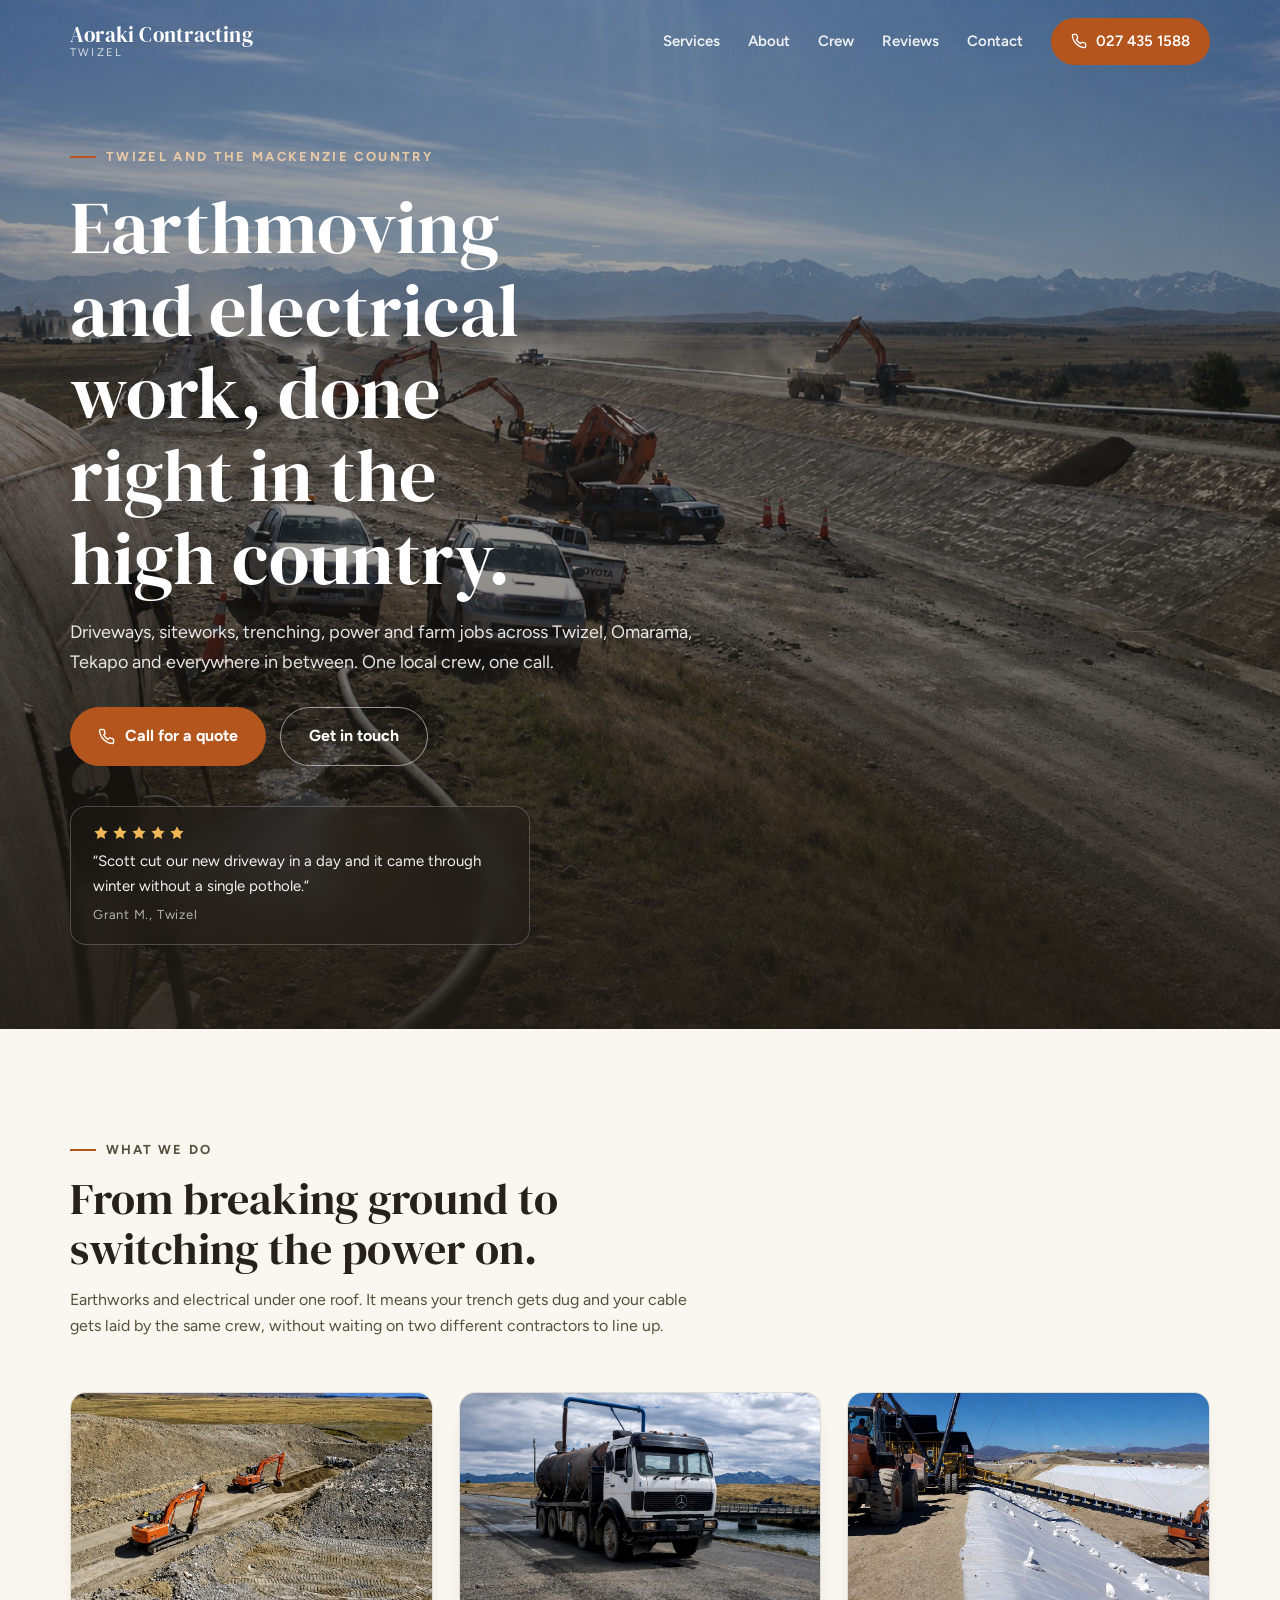
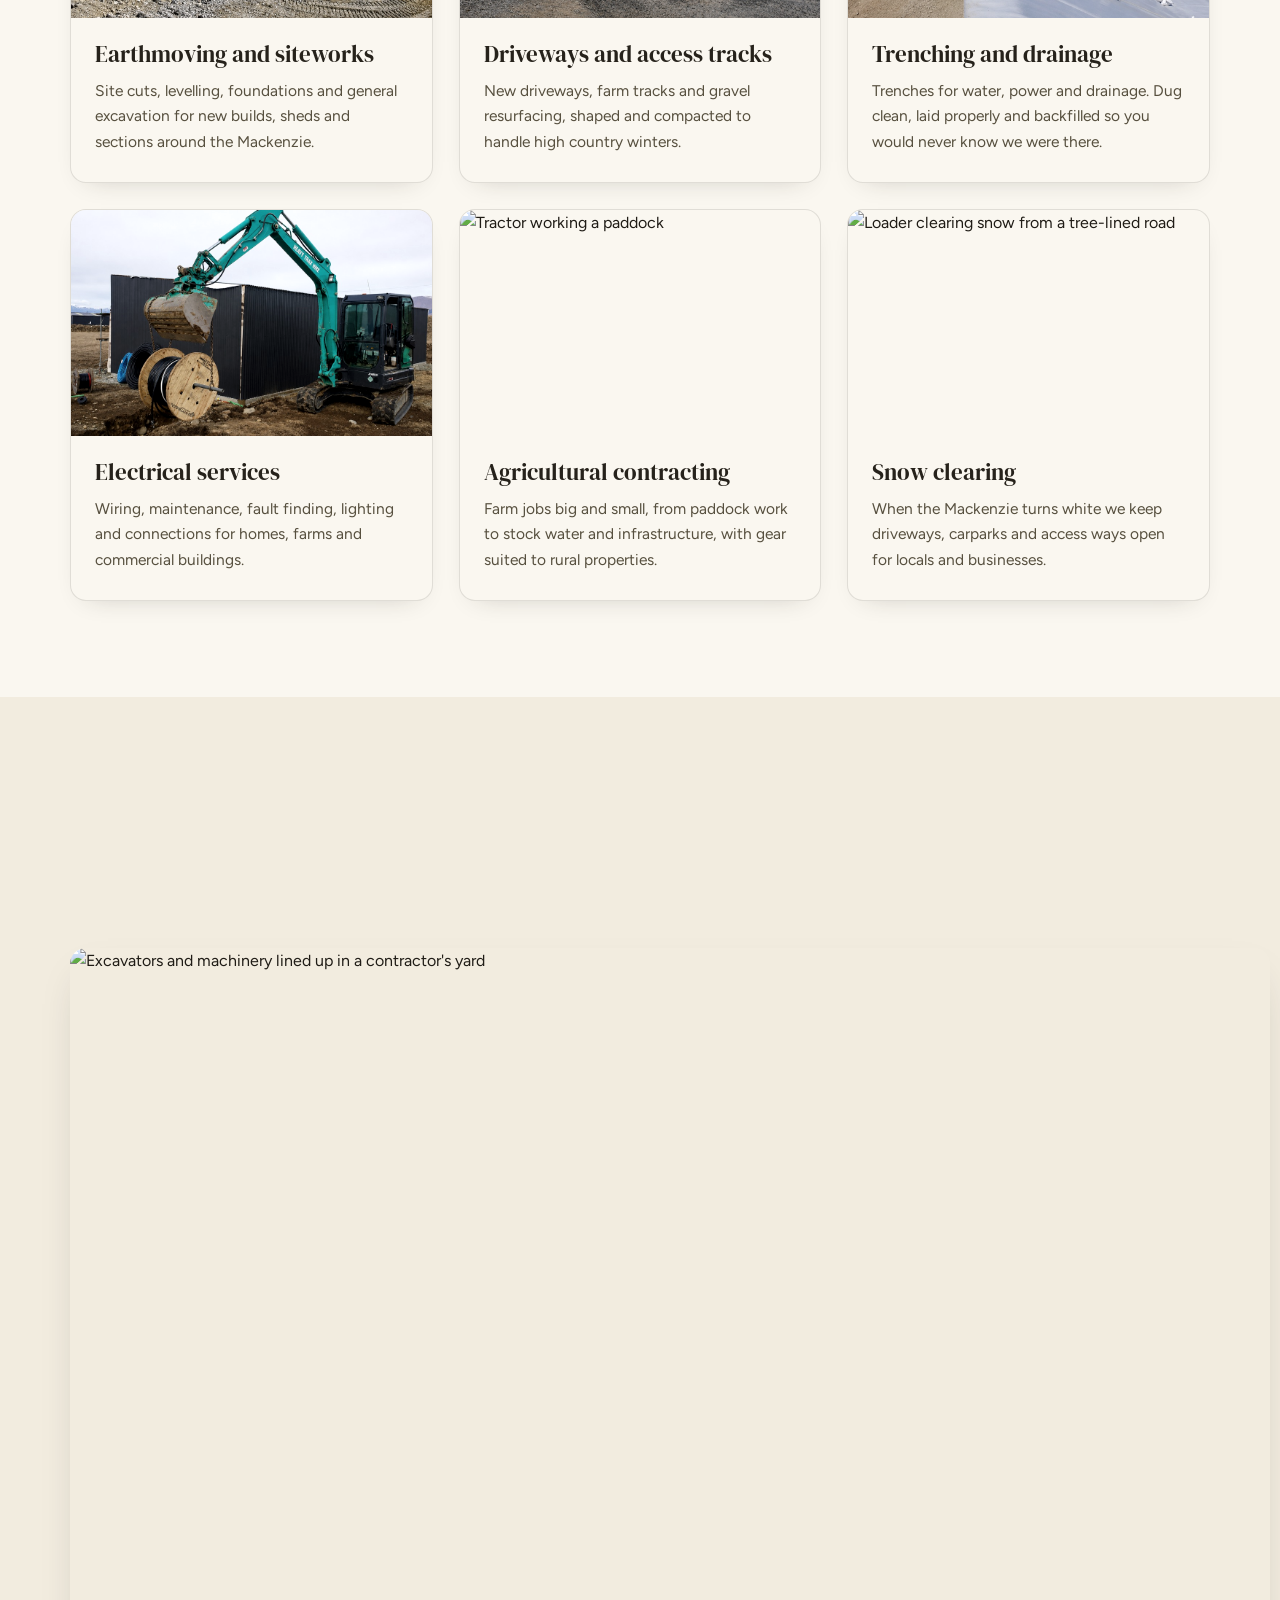
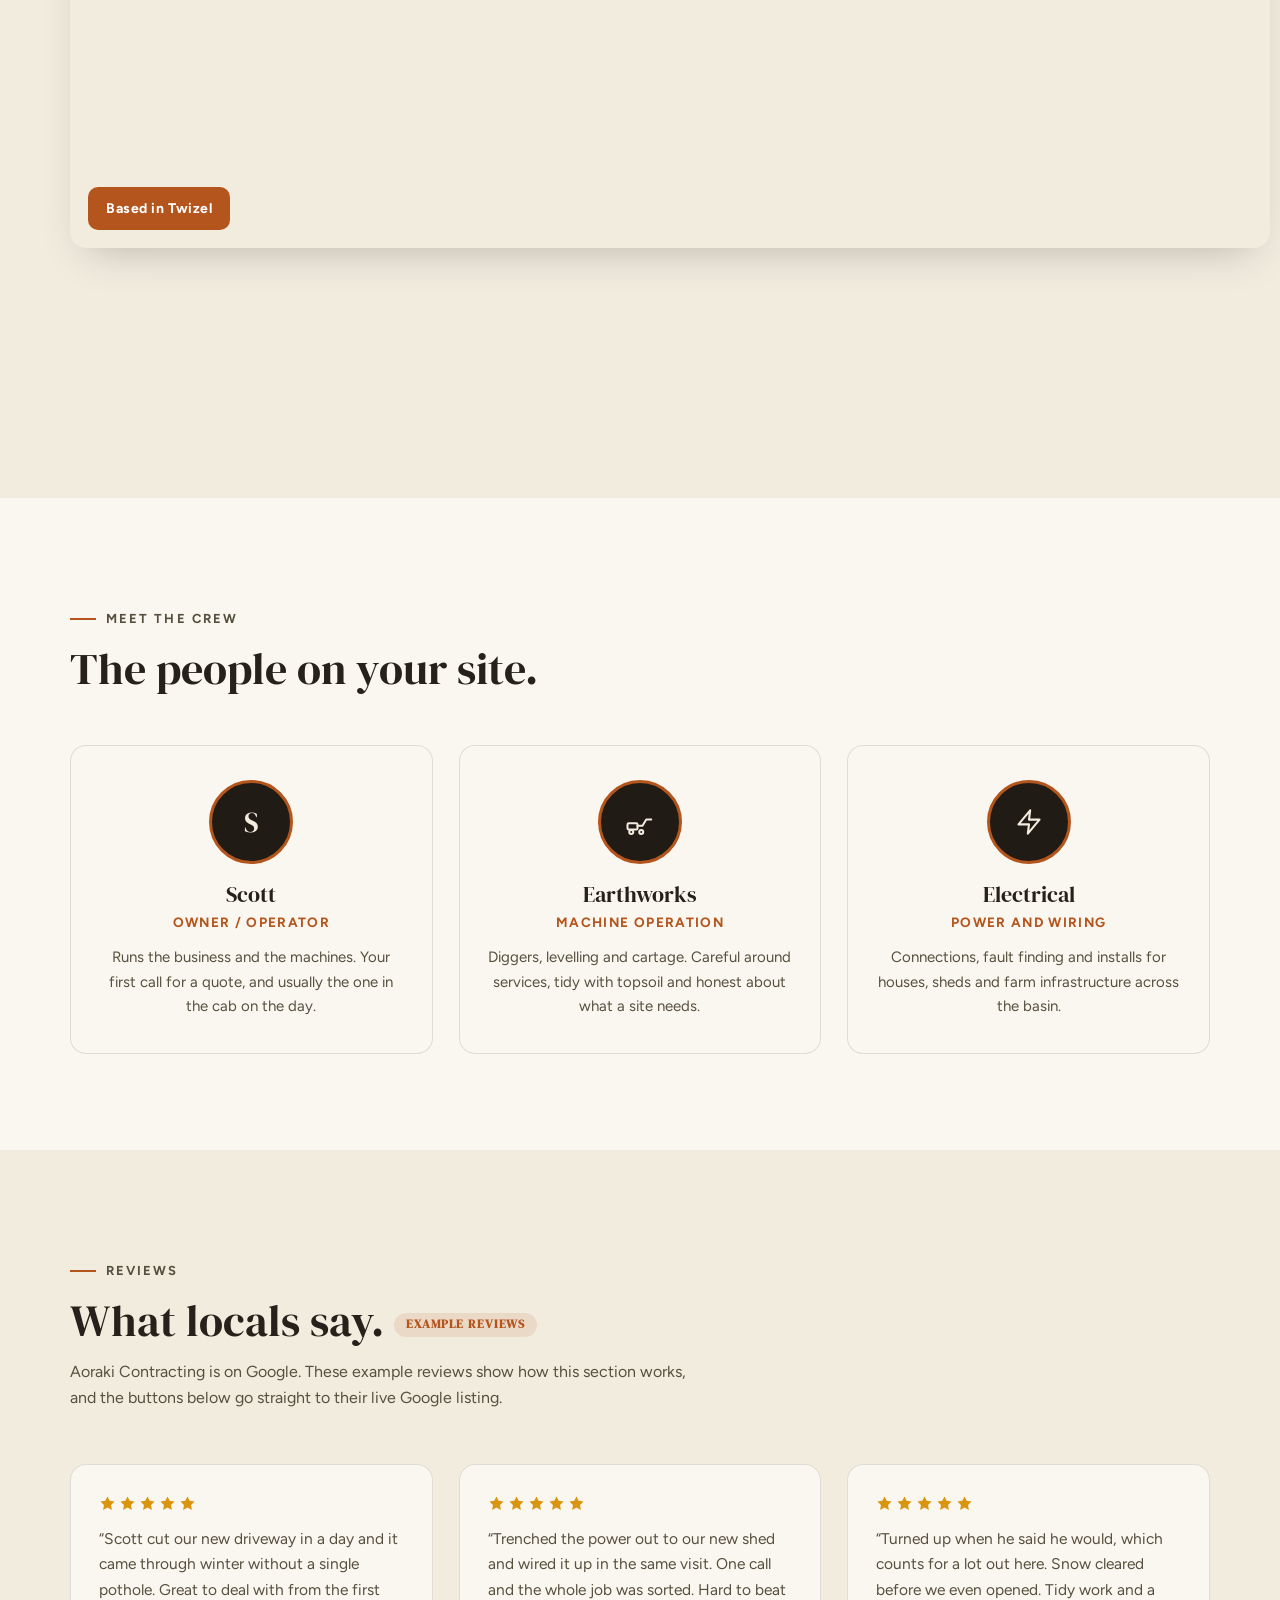
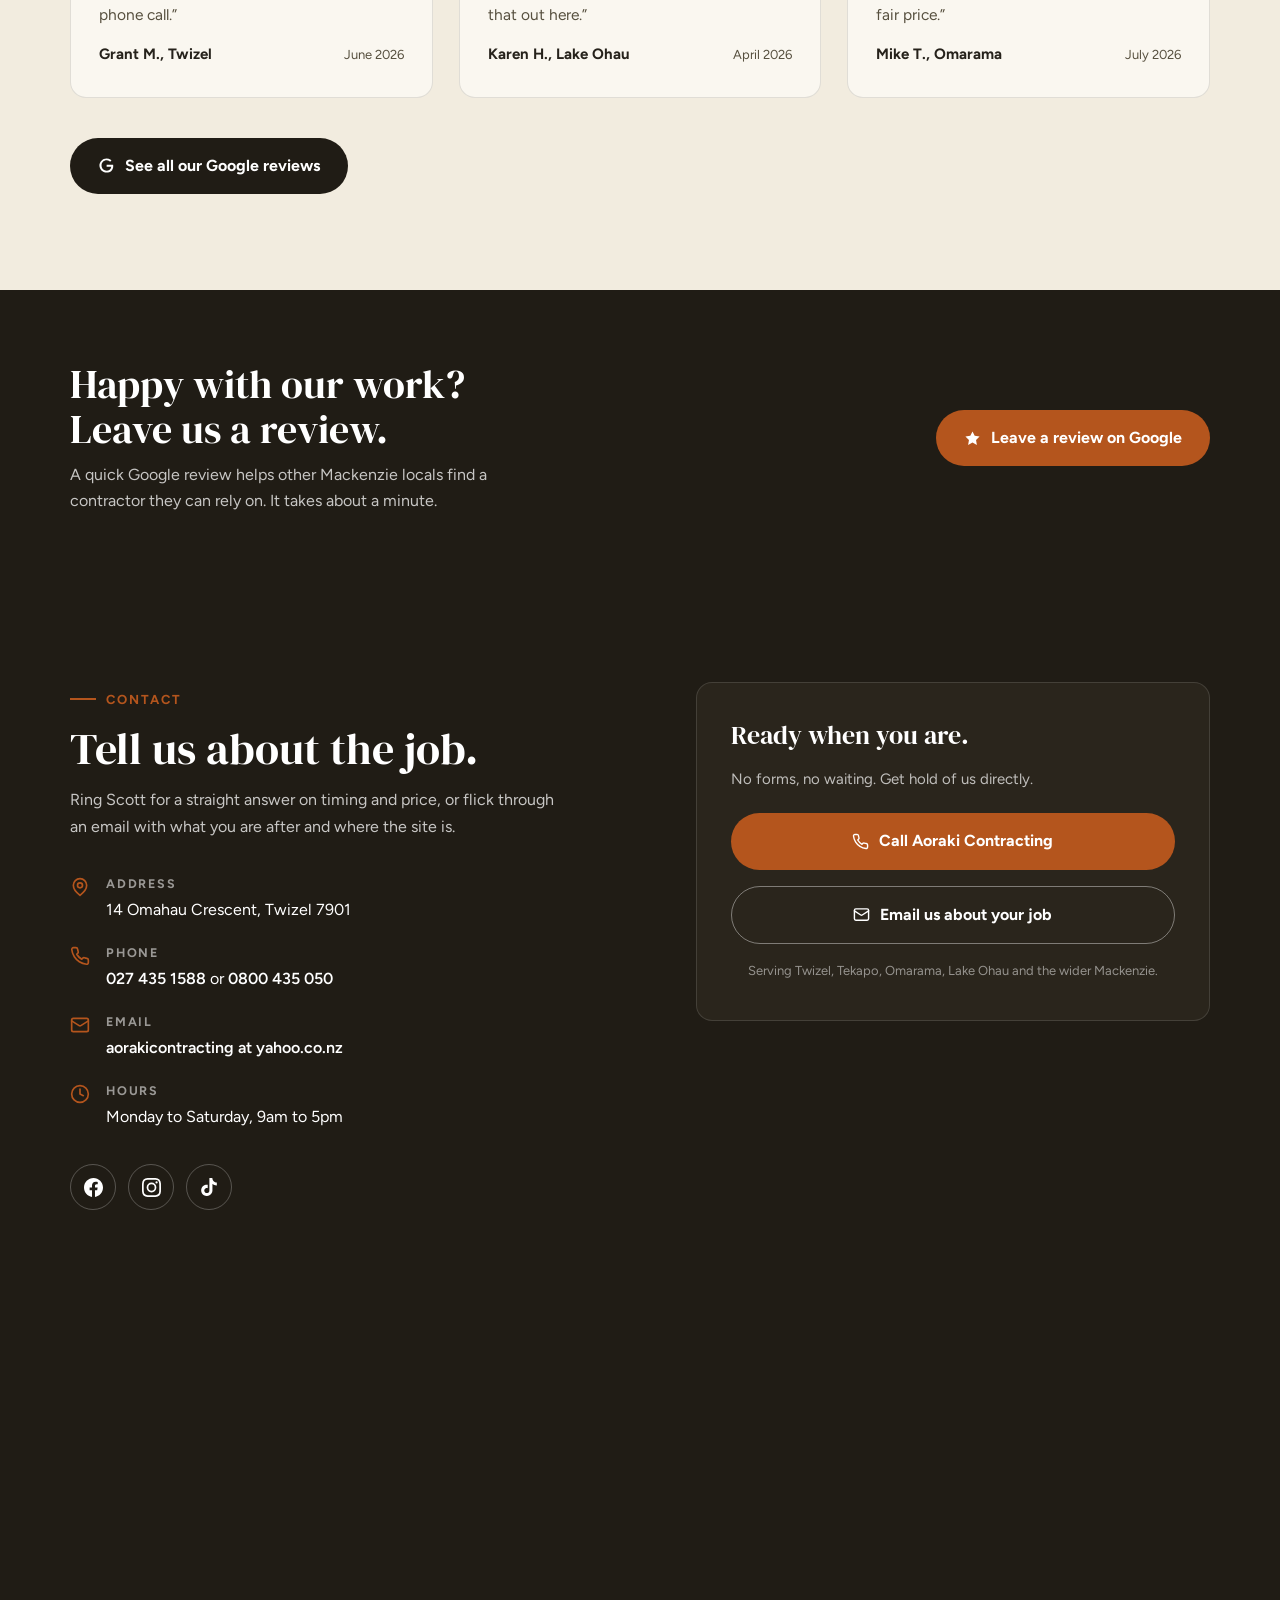
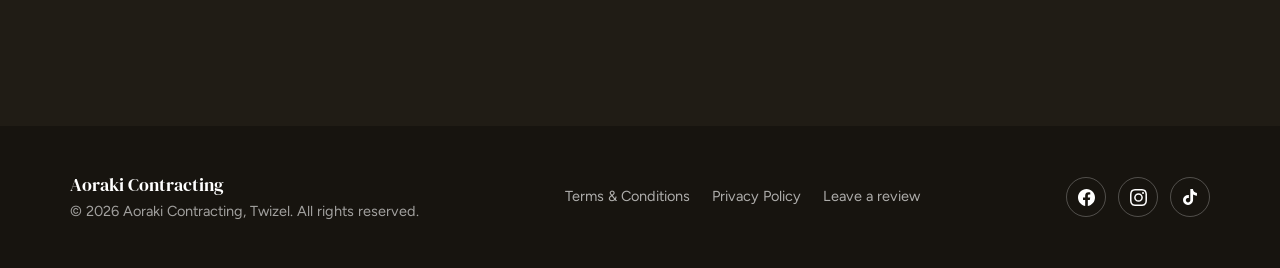
==== commit 72870ee6: "Update demo via Claude Code" ====
--- a/index.html
+++ b/index.html
@@ -7,7 +7,7 @@
   <meta name="description" content="Earthmoving, driveways, trenching, electrical and agricultural contracting across Twizel and the Mackenzie Country. Locally owned and operated. Call 027 435 1588.">
   <meta property="og:title" content="Aoraki Contracting | Earthmoving &amp; Electrical, Twizel">
   <meta property="og:description" content="Earthworks, driveways, trenching and electrical work across Twizel and the Mackenzie Country.">
-  <meta property="og:image" content="https://images.unsplash.com/photo-1580901368919-7738efb0f87e?q=80&w=1200&auto=format&fit=crop">
+  <meta property="og:image" content="https://aoraki-contracting-demo.vercel.app/img/hero-canal.jpg">
   <meta property="og:type" content="website">
   <link rel="icon" href="favicon.svg" type="image/svg+xml">
   <link rel="preconnect" href="https://fonts.googleapis.com">
@@ -56,9 +56,9 @@
     <!-- HERO -->
     <section class="hero">
       <div class="hero-slides" aria-hidden="true">
-        <div class="hero-slide active" style="background-image:url('https://images.unsplash.com/photo-1580901368919-7738efb0f87e?q=80&w=1900&auto=format&fit=crop')"></div>
-        <div class="hero-slide" style="background-image:url('https://images.unsplash.com/photo-1583024011792-b165975b52f5?q=80&w=1900&auto=format&fit=crop')" data-lazy></div>
-        <div class="hero-slide" style="background-image:url('https://images.unsplash.com/photo-1465056836041-7f43ac27dcb5?q=80&w=1900&auto=format&fit=crop')" data-lazy></div>
+        <div class="hero-slide active" style="background-image:url('img/hero-canal.jpg')"></div>
+        <div class="hero-slide" style="background-image:url('img/hero-snow.jpg')" data-lazy></div>
+        <div class="hero-slide" style="background-image:url('img/hero-haultruck.jpg')" data-lazy></div>
       </div>
       <div class="hero-content">
         <div class="wrap">
@@ -97,28 +97,28 @@
         </div>
         <div class="services-grid">
           <article class="service-card reveal dl1">
-            <div class="ph"><img class="treated" src="https://images.unsplash.com/photo-1649807406682-40423cb7a2cb?q=80&w=1000&auto=format&fit=crop" alt="Excavator bucket moving earth on a rural site" loading="lazy" width="1000" height="625"></div>
+            <div class="ph"><img class="treated" src="img/earthmoving.jpg" alt="Two excavators cutting a canal line across open high country" loading="lazy" width="1100" height="825"></div>
             <div class="body">
               <h3>Earthmoving and siteworks</h3>
               <p>Site cuts, levelling, foundations and general excavation for new builds, sheds and sections around the Mackenzie.</p>
             </div>
           </article>
           <article class="service-card reveal dl2">
-            <div class="ph"><img class="treated" src="https://images.unsplash.com/photo-1585306874629-10deb02c552c?q=80&w=1000&auto=format&fit=crop" alt="Gravel road running through open high country" loading="lazy" width="1000" height="625"></div>
+            <div class="ph"><img class="treated" src="img/access-track.jpg" alt="A truck on a graded gravel road with the Southern Alps behind" loading="lazy" width="1100" height="825"></div>
             <div class="body">
               <h3>Driveways and access tracks</h3>
               <p>New driveways, farm tracks and gravel resurfacing, shaped and compacted to handle high country winters.</p>
             </div>
           </article>
           <article class="service-card reveal dl3">
-            <div class="ph"><img class="treated" src="https://images.unsplash.com/photo-1649829277847-b1c7e1d49ff7?q=80&w=1000&auto=format&fit=crop" alt="Aerial view of a freshly dug trench line across rural land" loading="lazy" width="1000" height="625"></div>
+            <div class="ph"><img class="treated" src="img/drainage.jpg" alt="Geotextile liner being installed along a long drainage trench" loading="lazy" width="1100" height="825"></div>
             <div class="body">
               <h3>Trenching and drainage</h3>
               <p>Trenches for water, power and drainage. Dug clean, laid properly and backfilled so you would never know we were there.</p>
             </div>
           </article>
           <article class="service-card reveal dl1">
-            <div class="ph"><img class="treated" src="https://images.unsplash.com/photo-1607631697491-61972eecf928?q=80&w=1000&auto=format&fit=crop" alt="Electrical switchboard being wired on a workbench" loading="lazy" width="1000" height="625"></div>
+            <div class="ph"><img class="treated" src="img/electrical.jpg" alt="Excavator lifting a cable reel on site ahead of a power connection" loading="lazy" width="1100" height="619"></div>
             <div class="body">
               <h3>Electrical services</h3>
               <p>Wiring, maintenance, fault finding, lighting and connections for homes, farms and commercial buildings.</p>
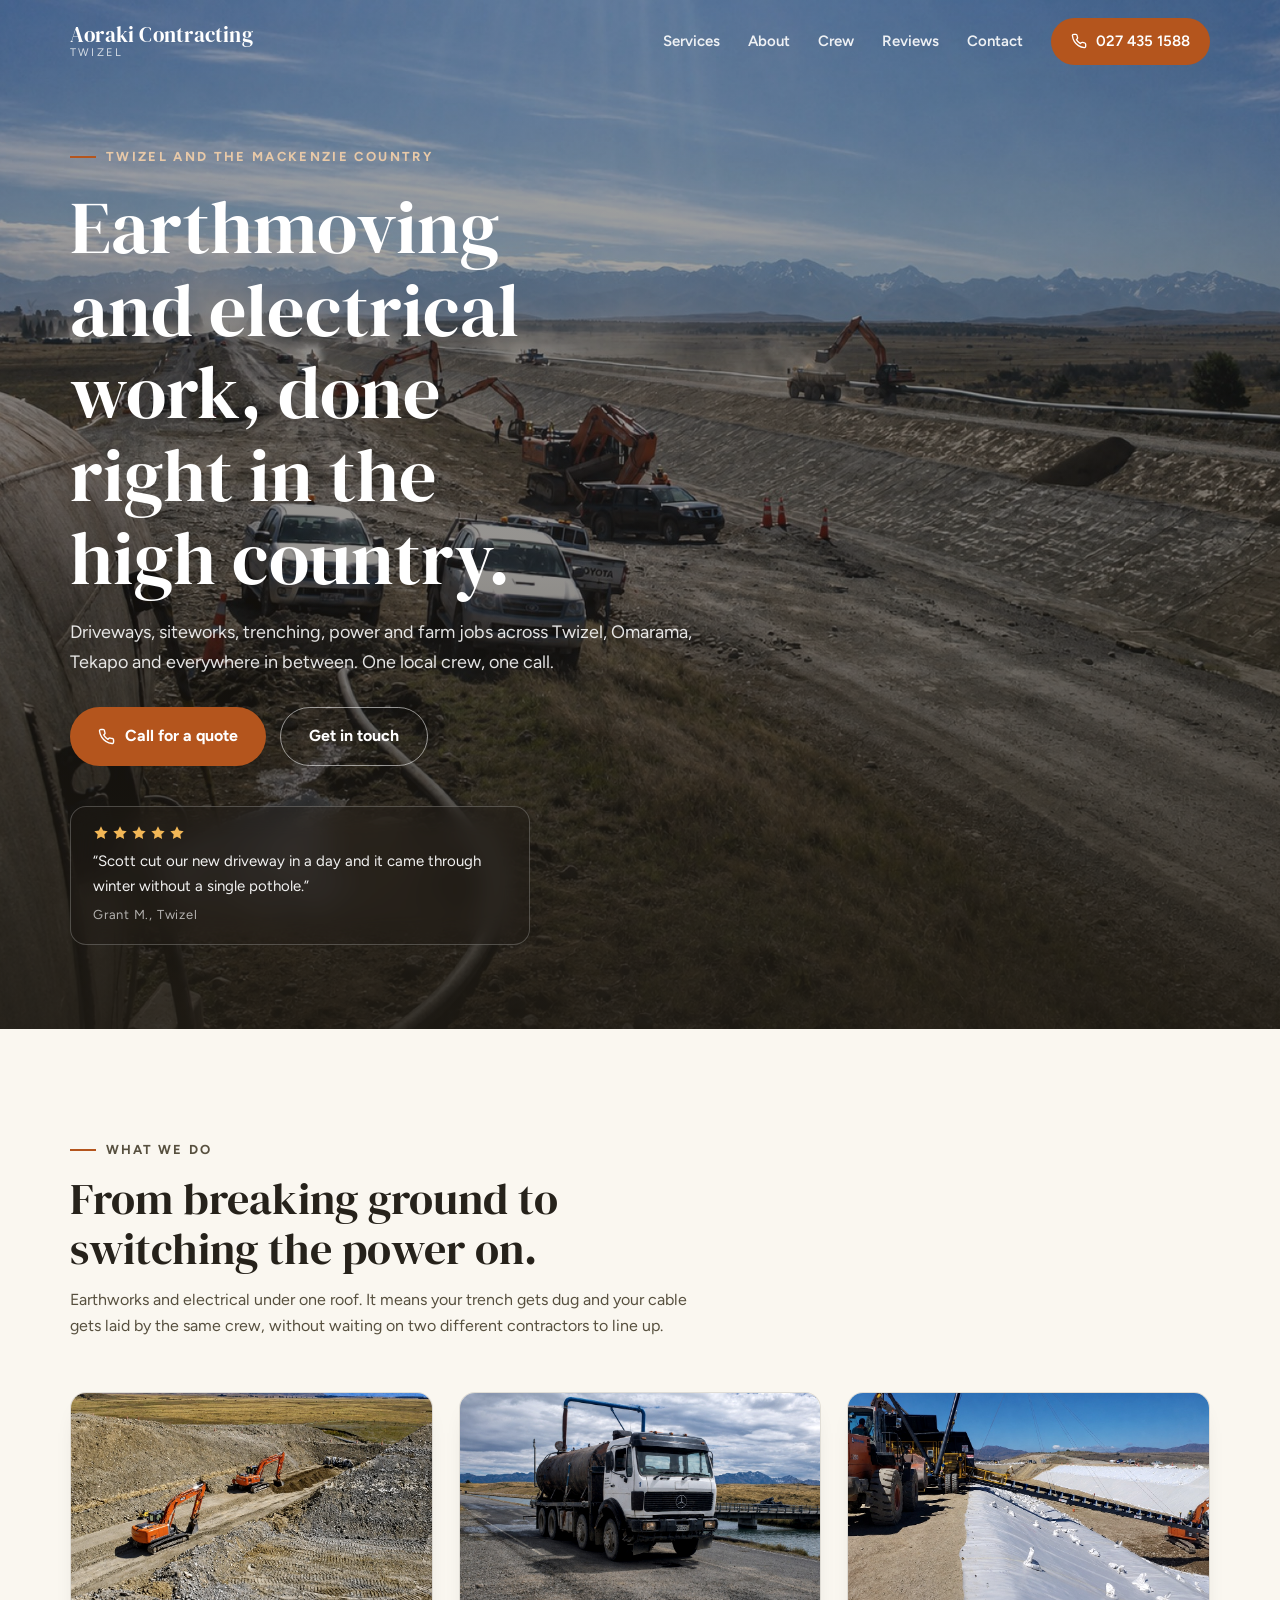
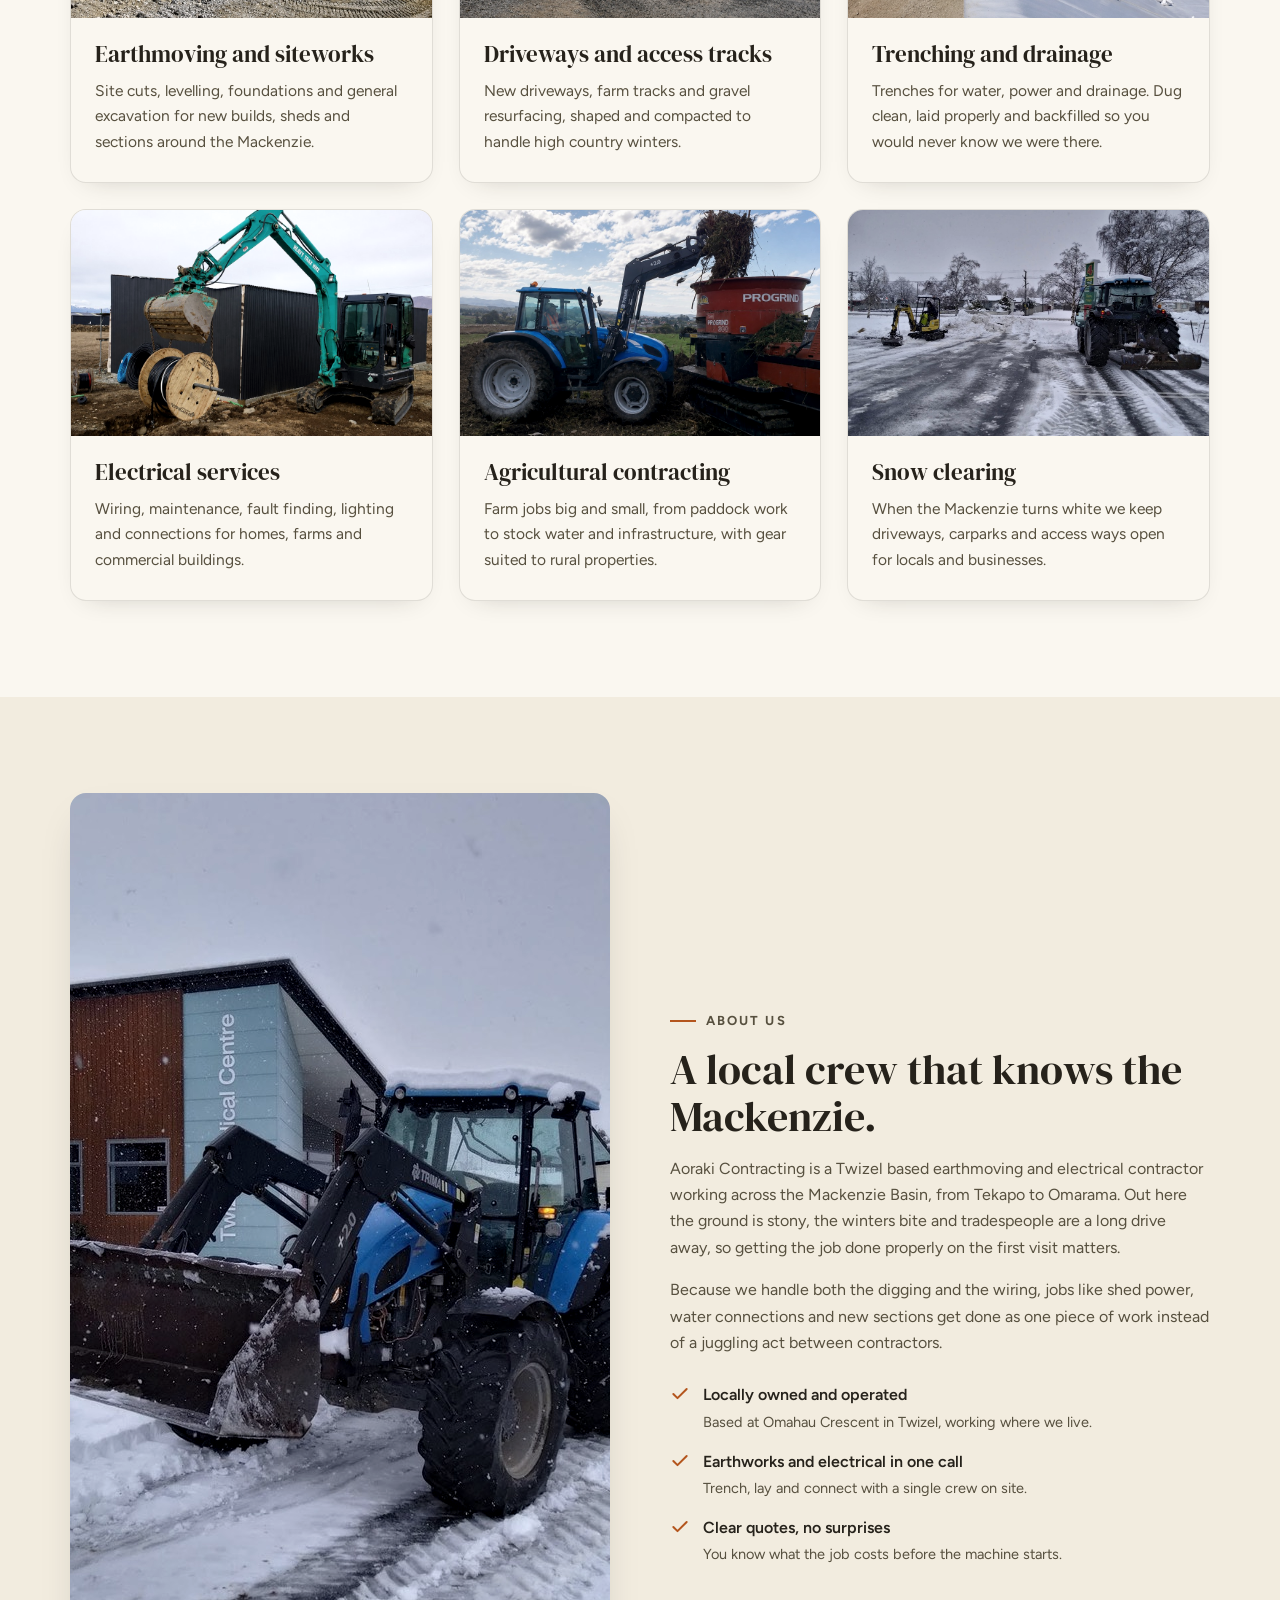
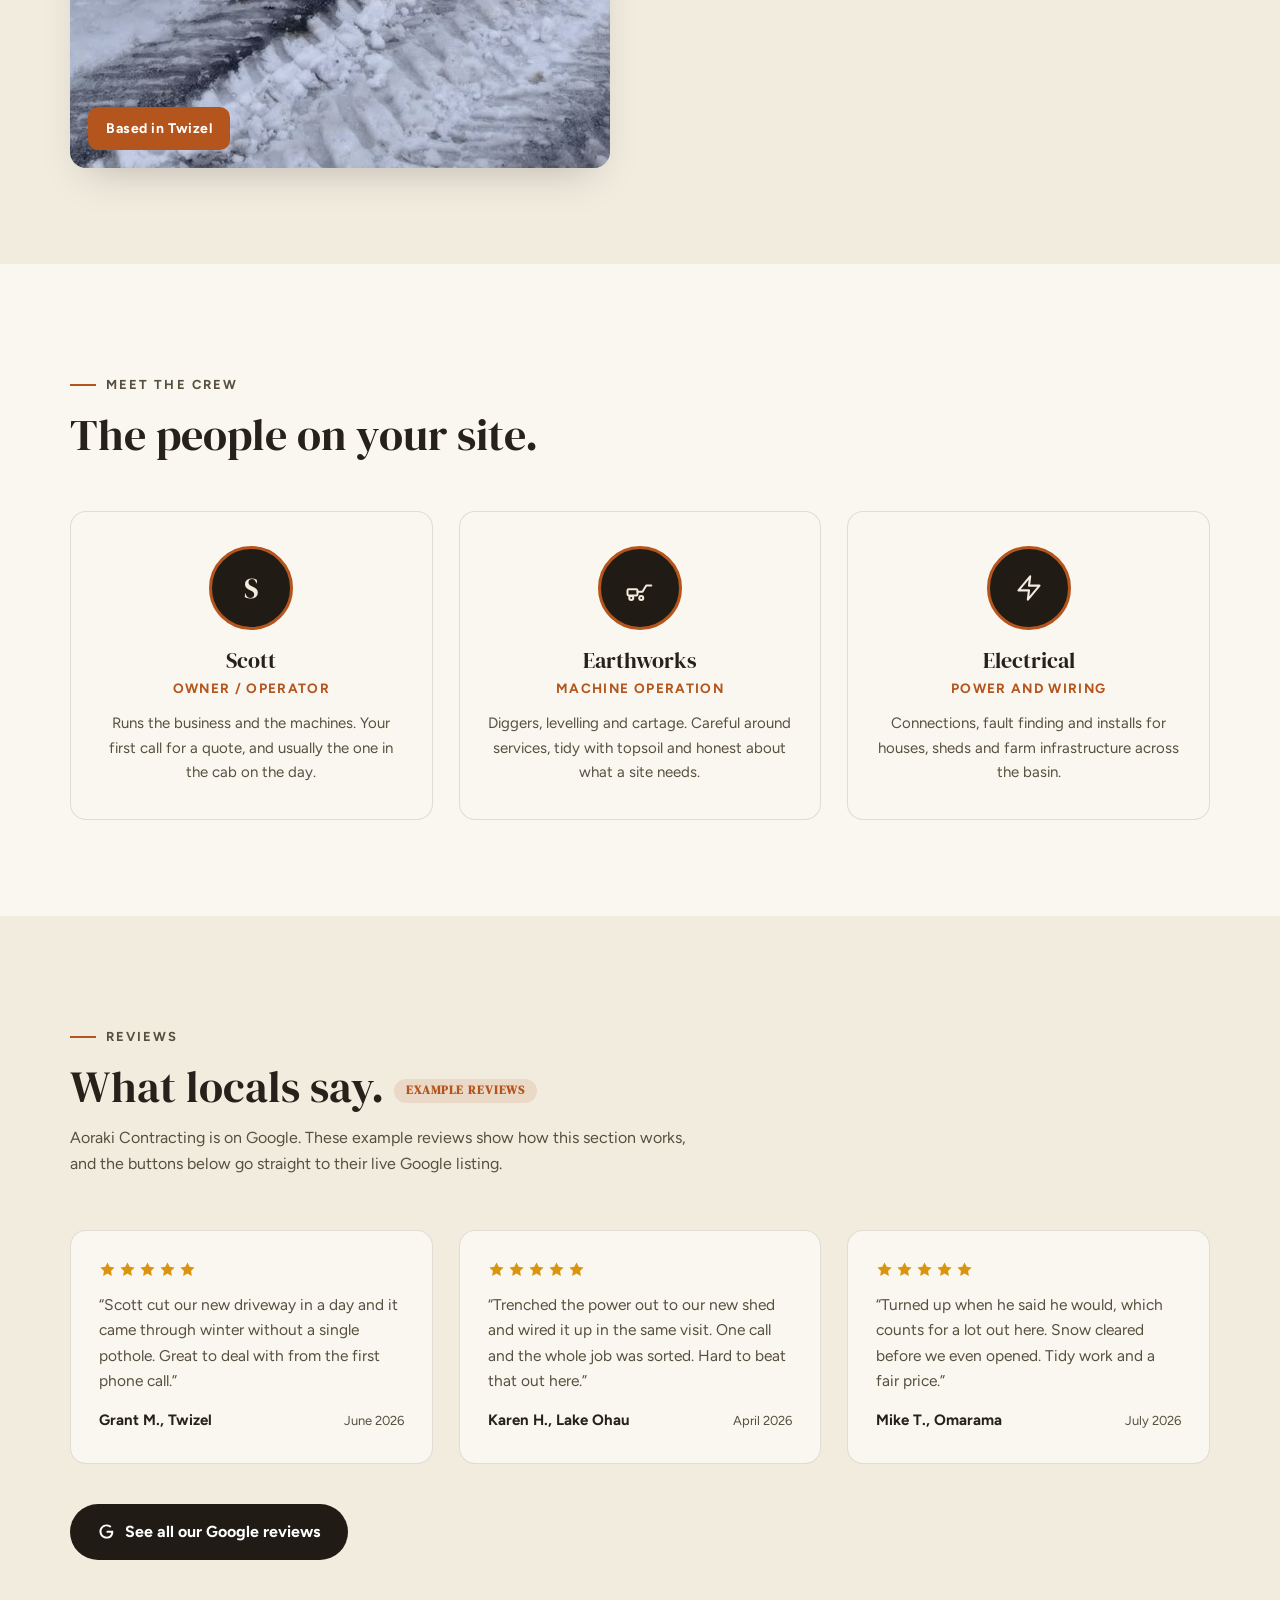
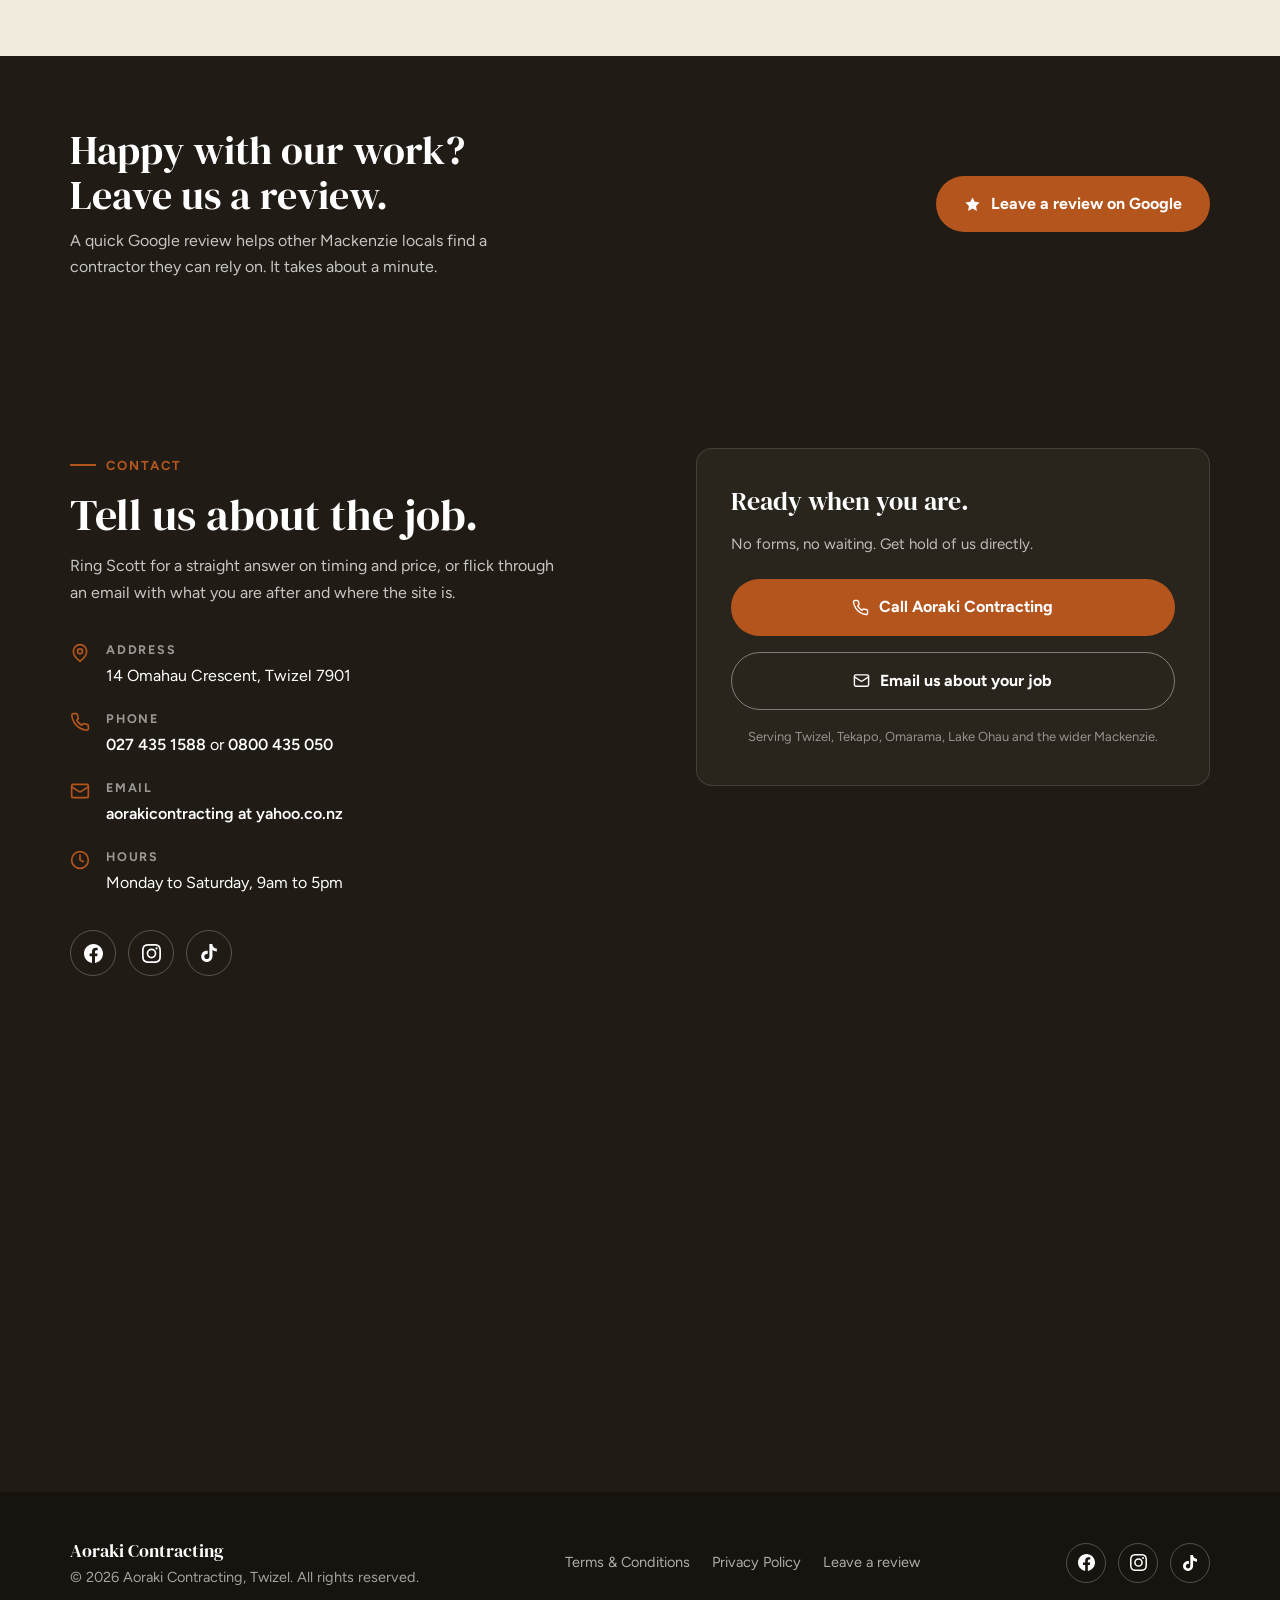
==== commit 9441a635: "Update demo via Claude Code" ====
--- a/index.html
+++ b/index.html
@@ -125,14 +125,14 @@
             </div>
           </article>
           <article class="service-card reveal dl2">
-            <div class="ph"><img class="treated" src="https://images.unsplash.com/photo-1530267981375-f0de937f5f13?q=80&w=1000&auto=format&fit=crop" alt="Tractor working a paddock" loading="lazy" width="1000" height="625"></div>
+            <div class="ph"><img class="treated" src="img/agricultural.jpg" alt="A tractor loading a mulcher with cleared paddock debris" loading="lazy" width="1100" height="619"></div>
             <div class="body">
               <h3>Agricultural contracting</h3>
               <p>Farm jobs big and small, from paddock work to stock water and infrastructure, with gear suited to rural properties.</p>
             </div>
           </article>
           <article class="service-card reveal dl3">
-            <div class="ph"><img class="treated" src="https://images.unsplash.com/photo-1485464789417-75237b9fe230?q=80&w=1000&auto=format&fit=crop" alt="Loader clearing snow from a tree-lined road" loading="lazy" width="1000" height="625"></div>
+            <div class="ph"><img class="treated" src="img/snow-clearing.jpg" alt="An excavator and tractor clearing snow from a Twizel road" loading="lazy" width="1100" height="825"></div>
             <div class="body">
               <h3>Snow clearing</h3>
               <p>When the Mackenzie turns white we keep driveways, carparks and access ways open for locals and businesses.</p>
@@ -146,7 +146,7 @@
     <section class="section bone" id="about">
       <div class="wrap about-grid">
         <div class="about-photo reveal">
-          <img class="treated" src="https://images.unsplash.com/photo-1610477865545-37711c53144d?q=80&w=1200&auto=format&fit=crop" alt="Excavators and machinery lined up in a contractor's yard" loading="lazy" width="1200" height="900">
+          <img class="treated" src="img/about-yard.jpg" alt="A tractor clearing snow outside a Twizel community building" loading="lazy" width="1300" height="975">
           <div class="about-tag">Based in Twizel</div>
         </div>
         <div class="about-copy reveal dl2">
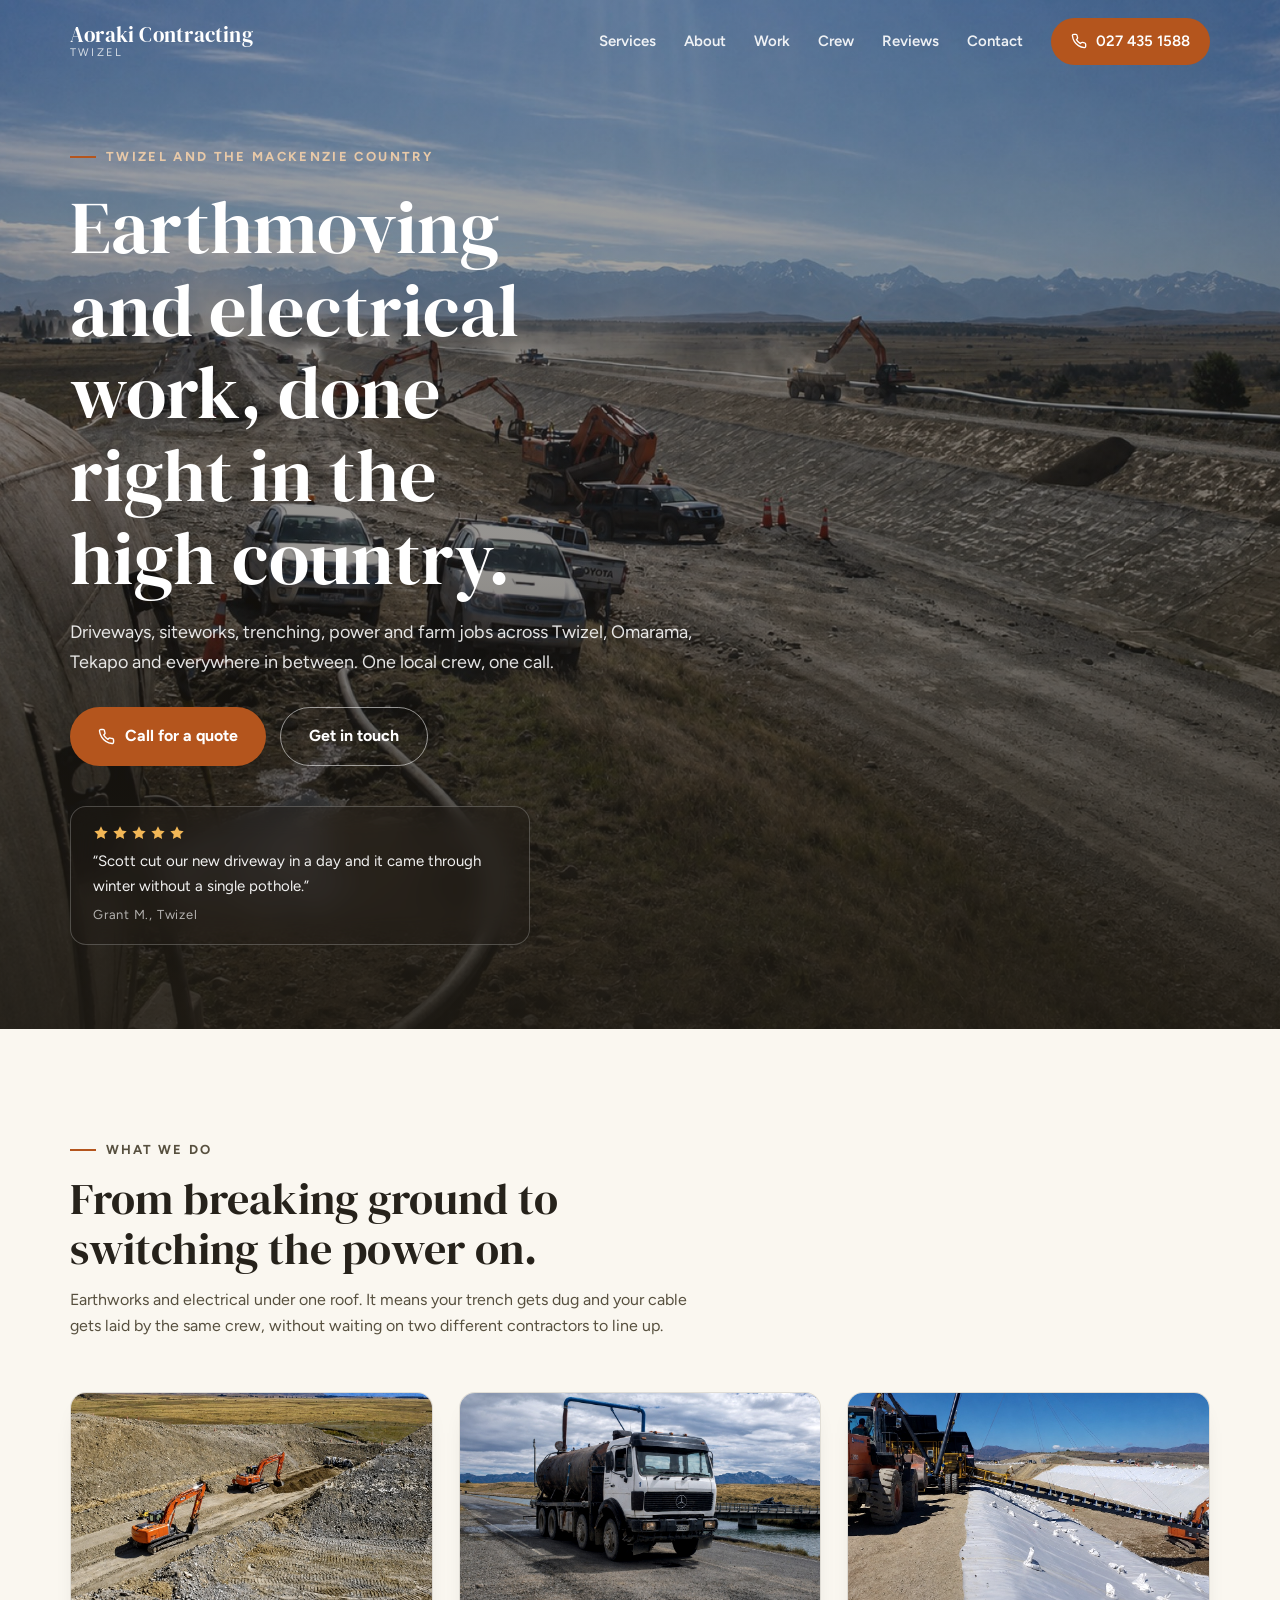
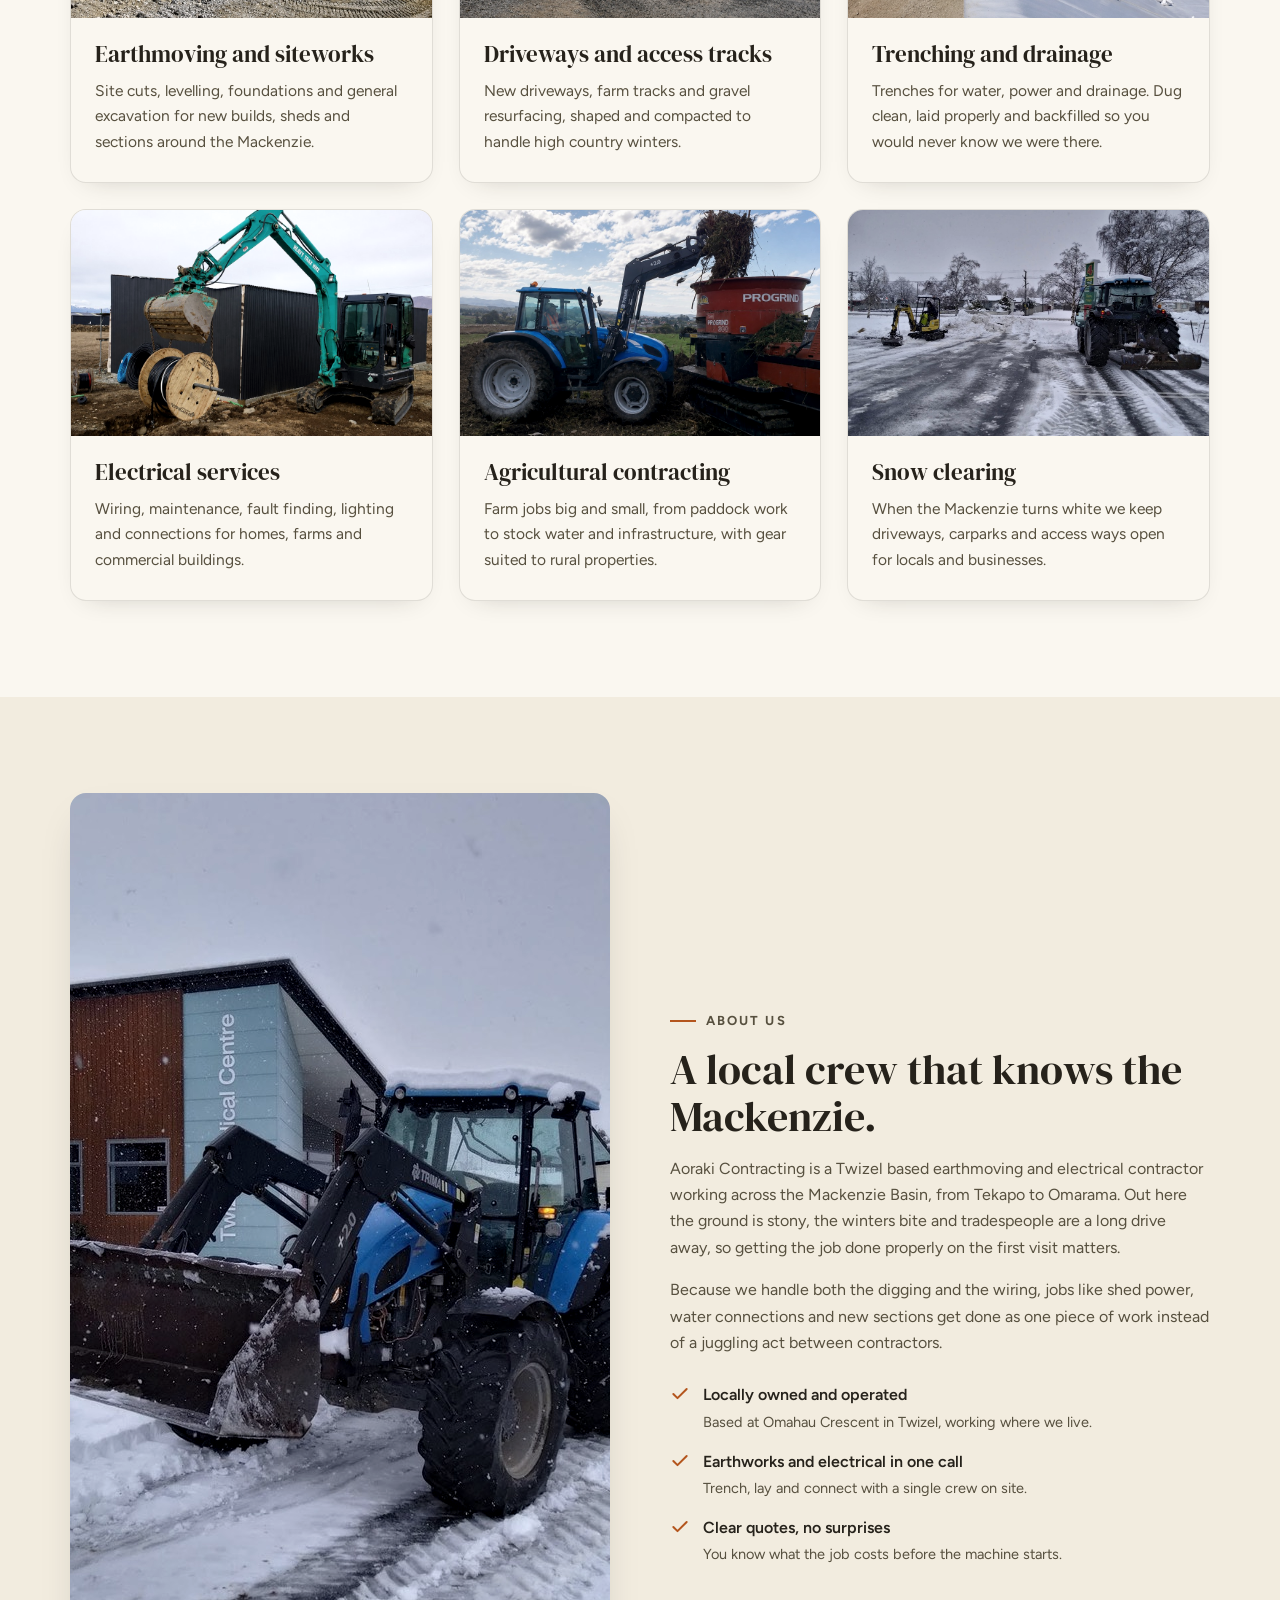
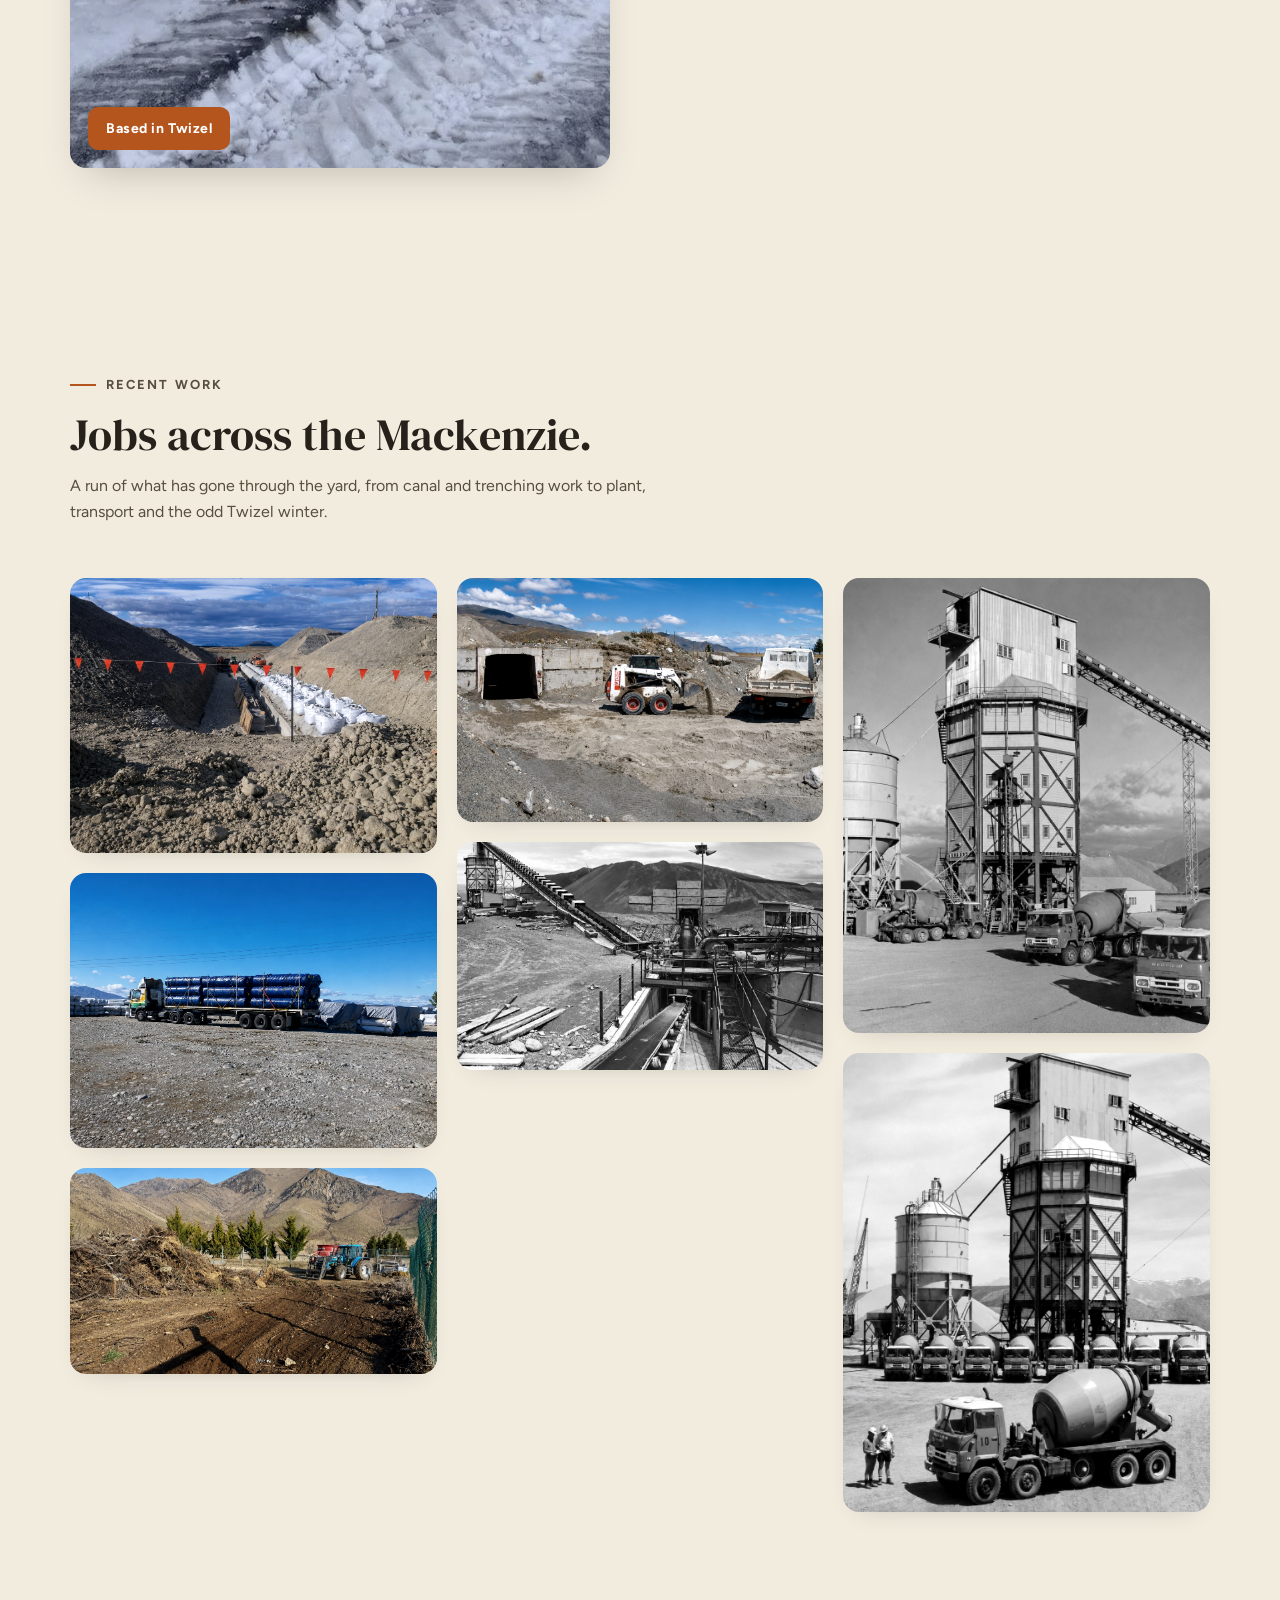
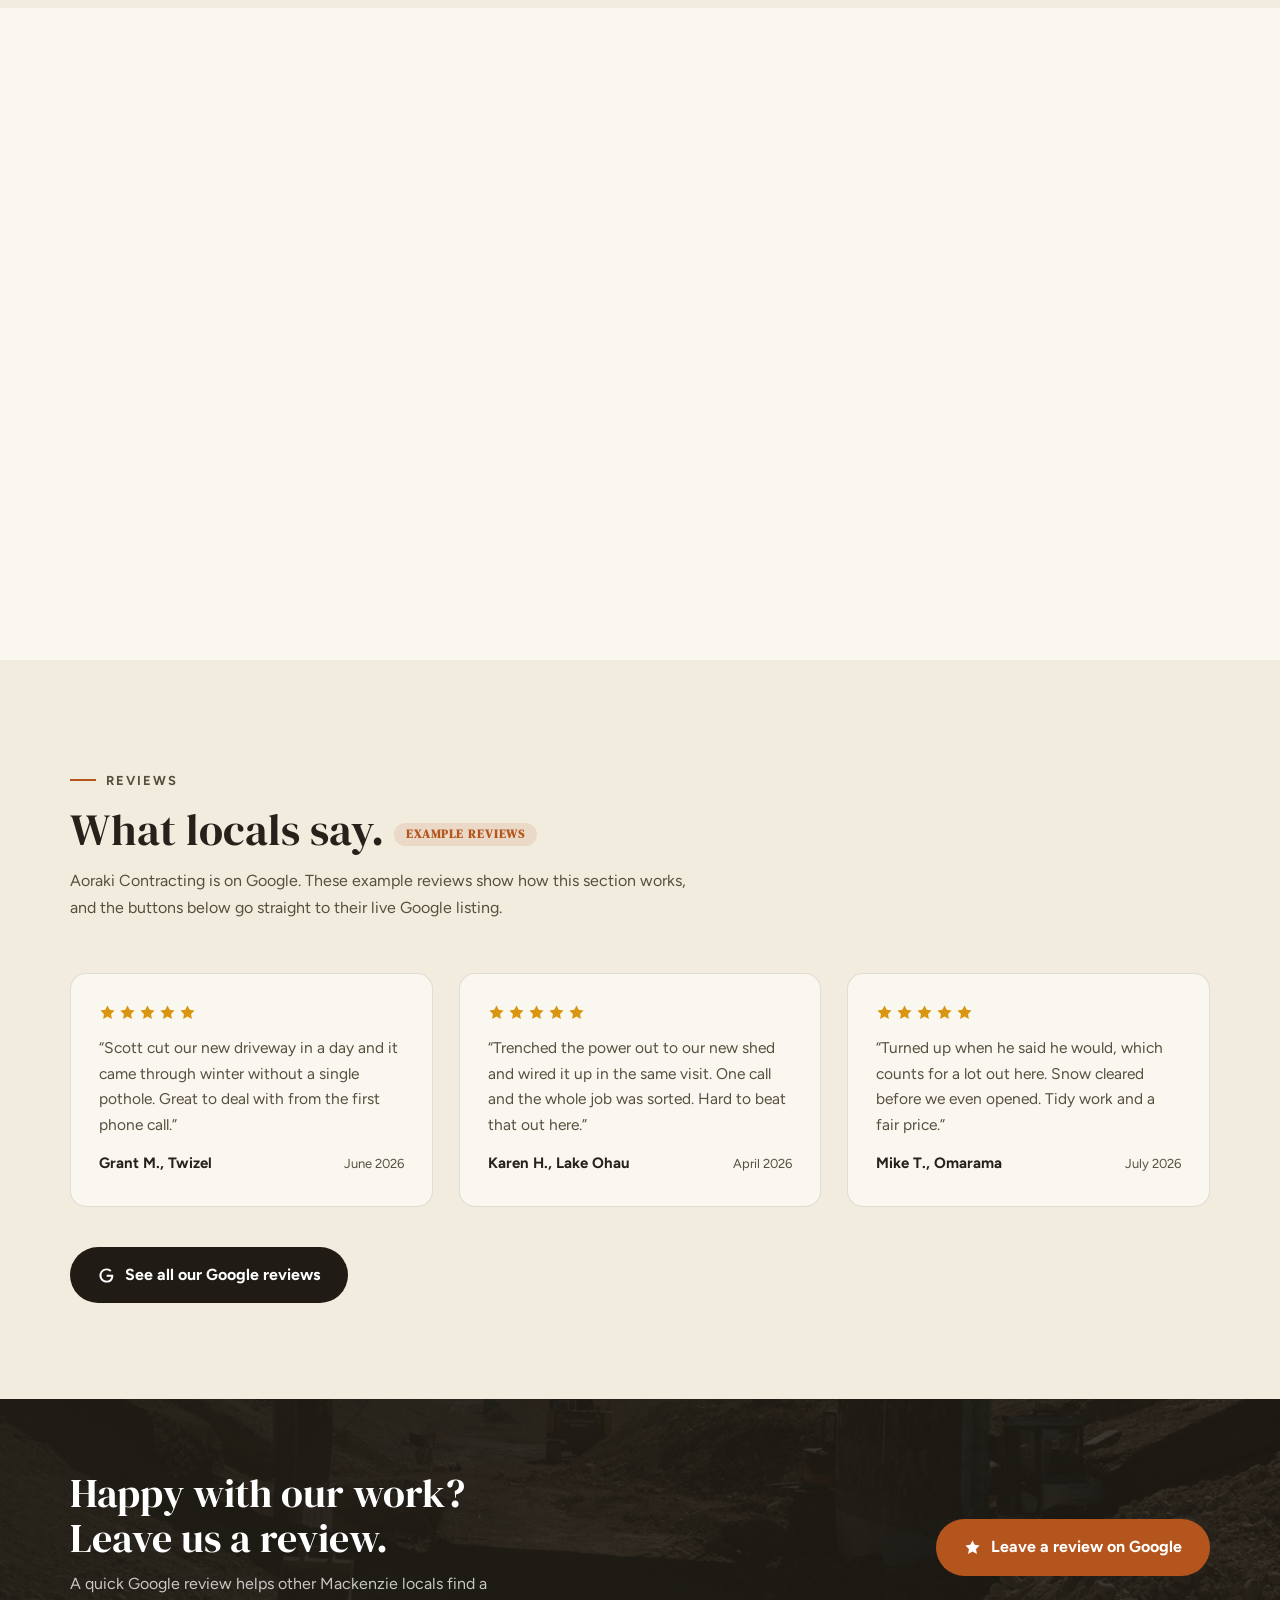
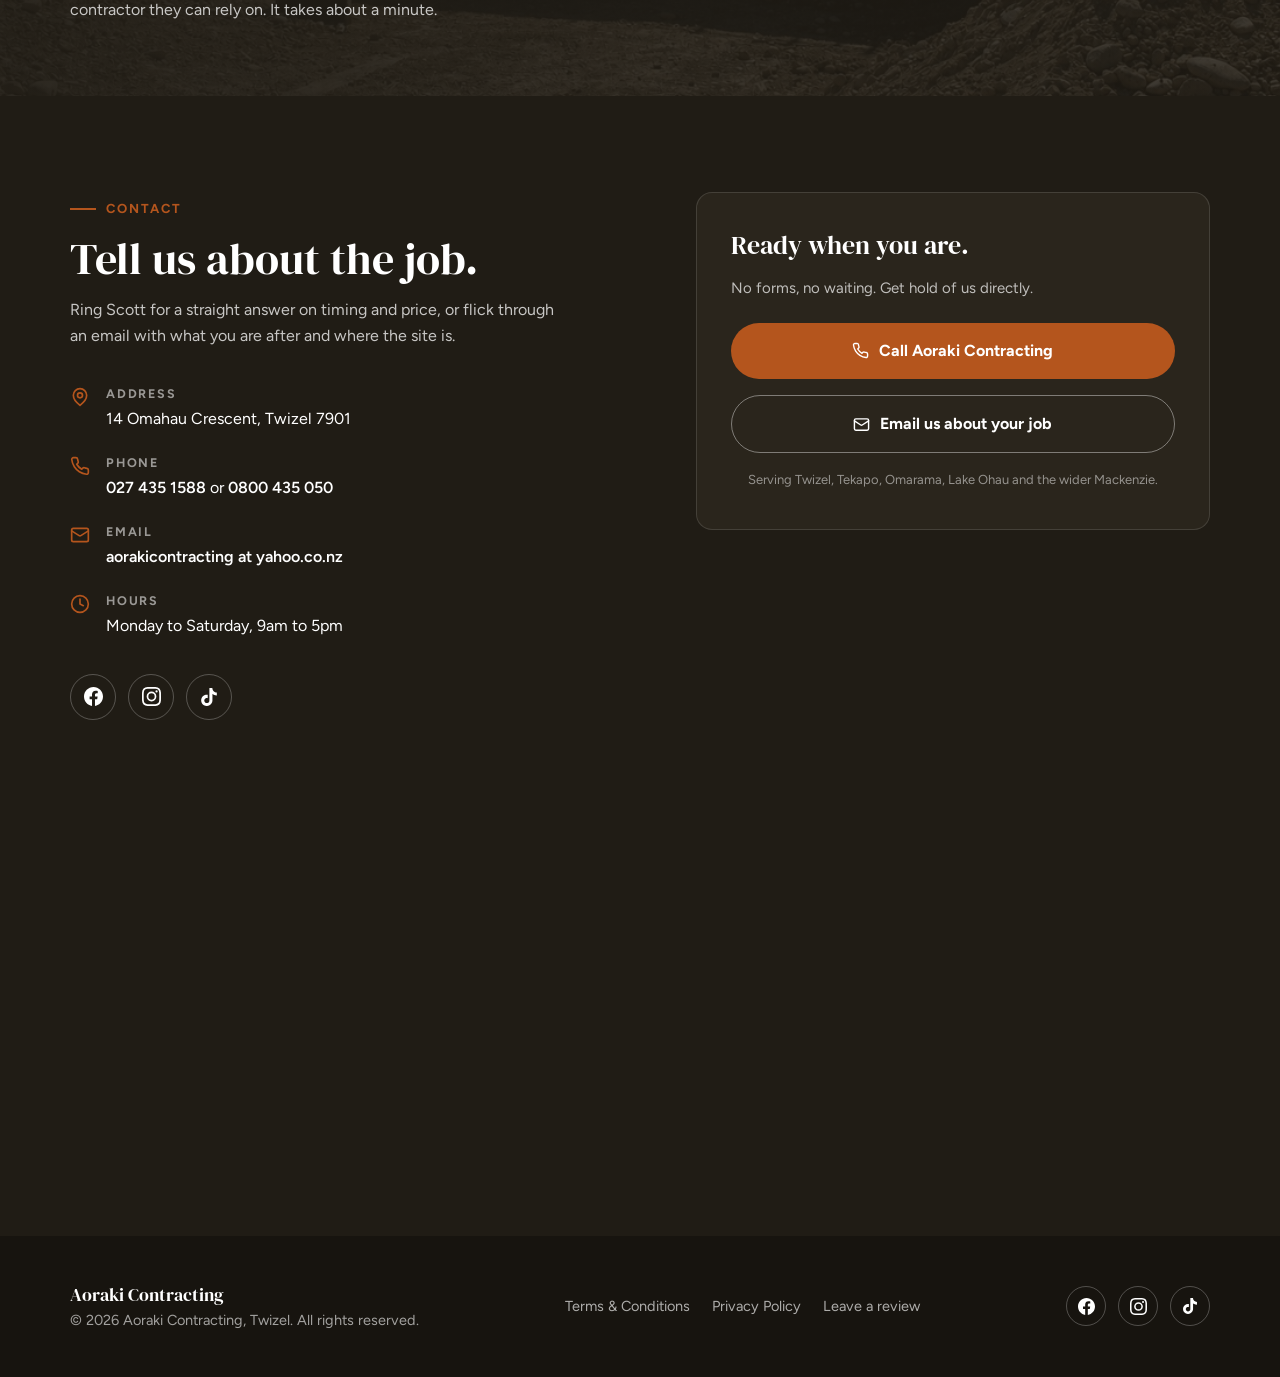
==== commit 00f950e3: "Add real job photos site-wide and a Recent Work gallery Replace all Unsplash stock with real Aoraki " ====
--- a/index.html
+++ b/index.html
@@ -34,6 +34,7 @@
         <ul class="nav-links">
           <li><a href="#services">Services</a></li>
           <li><a href="#about">About</a></li>
+          <li><a href="#work">Work</a></li>
           <li><a href="#crew">Crew</a></li>
           <li><a href="#reviews">Reviews</a></li>
           <li><a href="#contact">Contact</a></li>
@@ -172,6 +173,26 @@
       </div>
     </section>
 
+    <!-- GALLERY -->
+    <section class="section bone" id="work">
+      <div class="wrap">
+        <div class="section-head reveal">
+          <p class="eyebrow">Recent work</p>
+          <h2>Jobs across the Mackenzie.</h2>
+          <p>A run of what has gone through the yard, from canal and trenching work to plant, transport and the odd Twizel winter.</p>
+        </div>
+        <div class="masonry">
+          <figure class="mas reveal"><img class="treated" src="img/culvert-prep.jpg" alt="A concrete culvert being prepared in a sandbagged trench" loading="lazy"></figure>
+          <figure class="mas reveal"><img class="treated" src="img/pipe-transport.jpg" alt="A truck loaded with irrigation pipe on a gravel yard" loading="lazy"></figure>
+          <figure class="mas reveal"><img class="treated" src="img/land-clearing.jpg" alt="A tractor working a cleared block below the hills" loading="lazy"></figure>
+          <figure class="mas reveal"><img class="treated" src="img/loader-culvert.jpg" alt="A skid steer loading spoil next to a concrete culvert" loading="lazy"></figure>
+          <figure class="mas reveal"><img class="treated" src="img/plant-conveyor.jpg" alt="Conveyor towers at an aggregate processing plant" loading="lazy"></figure>
+          <figure class="mas reveal"><img class="treated" src="img/batching-plant-old.jpg" alt="A batching plant tower with trucks loading below" loading="lazy"></figure>
+          <figure class="mas reveal"><img class="treated" src="img/batching-trucks.jpg" alt="A row of concrete trucks lined up at a batching plant" loading="lazy"></figure>
+        </div>
+      </div>
+    </section>
+
     <!-- CREW -->
     <section class="section" id="crew">
       <div class="wrap">
@@ -260,7 +281,7 @@
 
     <!-- REVIEW FUNNEL BANNER -->
     <section class="review-banner">
-      <div class="bg" style="background-image:url('https://images.unsplash.com/photo-1519681393784-d120267933ba?q=80&w=1900&auto=format&fit=crop')" aria-hidden="true"></div>
+      <div class="bg" style="background-image:url('img/bridge-build.jpg')" aria-hidden="true"></div>
       <div class="wrap">
         <div class="reveal">
           <h2>Happy with our work? Leave us a review.</h2>
--- a/styles.css
+++ b/styles.css
@@ -209,6 +209,17 @@
 .service-card .body { padding: 24px 24px 28px; }
 .service-card h3 { font-size: 23px; }
 .service-card p { margin-top: 10px; color: var(--ink-soft); font-size: 15.5px; }
+
+/* ---------- Gallery ---------- */
+.masonry { column-count: 3; column-gap: 20px; }
+@media (max-width: 980px) { .masonry { column-count: 2; } }
+@media (max-width: 640px) { .masonry { column-count: 1; } }
+.mas {
+  margin: 0 0 20px; break-inside: avoid; border-radius: var(--radius);
+  overflow: hidden; box-shadow: 0 10px 26px -18px rgba(38,34,27,0.3);
+}
+.mas img { width: 100%; height: auto; display: block; transition: transform 0.6s ease; }
+.mas:hover img { transform: scale(1.04); }
 
 /* ---------- About ---------- */
 .about-grid { display: grid; grid-template-columns: 1fr 1fr; gap: 60px; align-items: center; }
